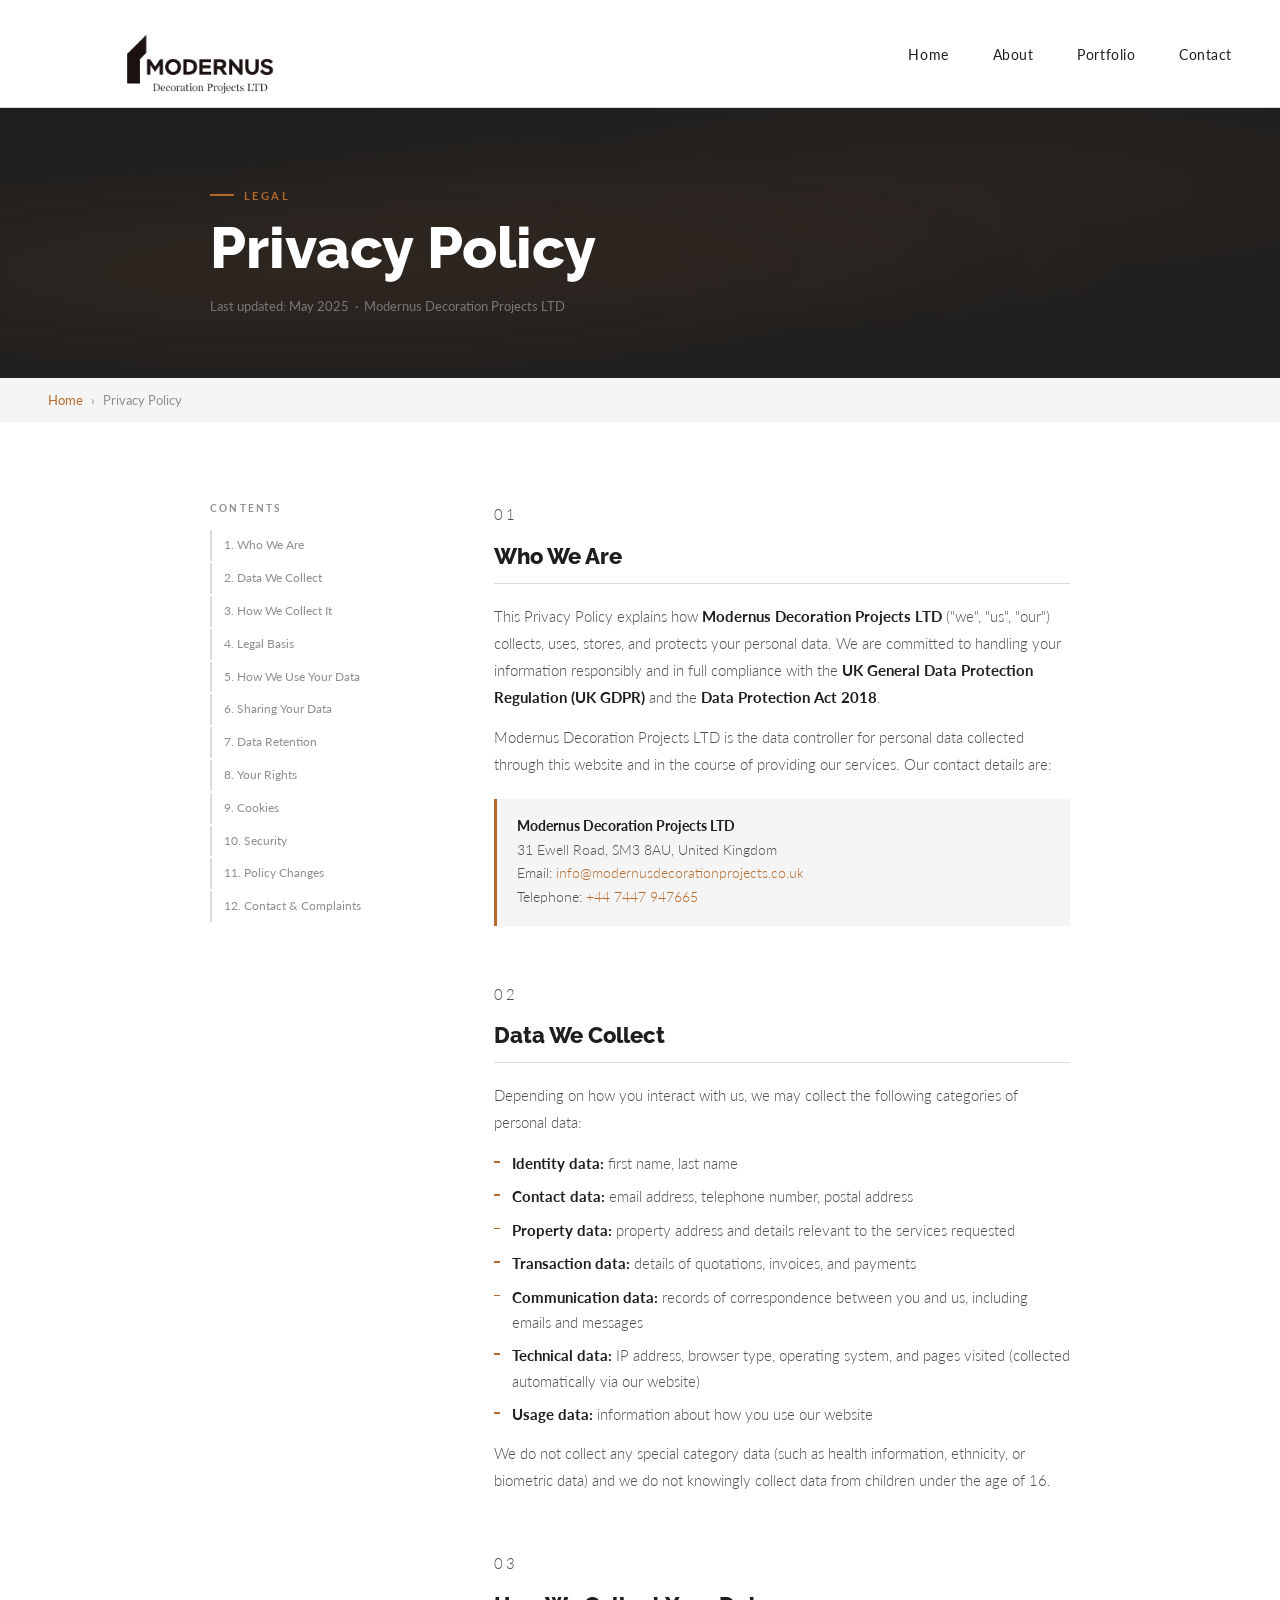
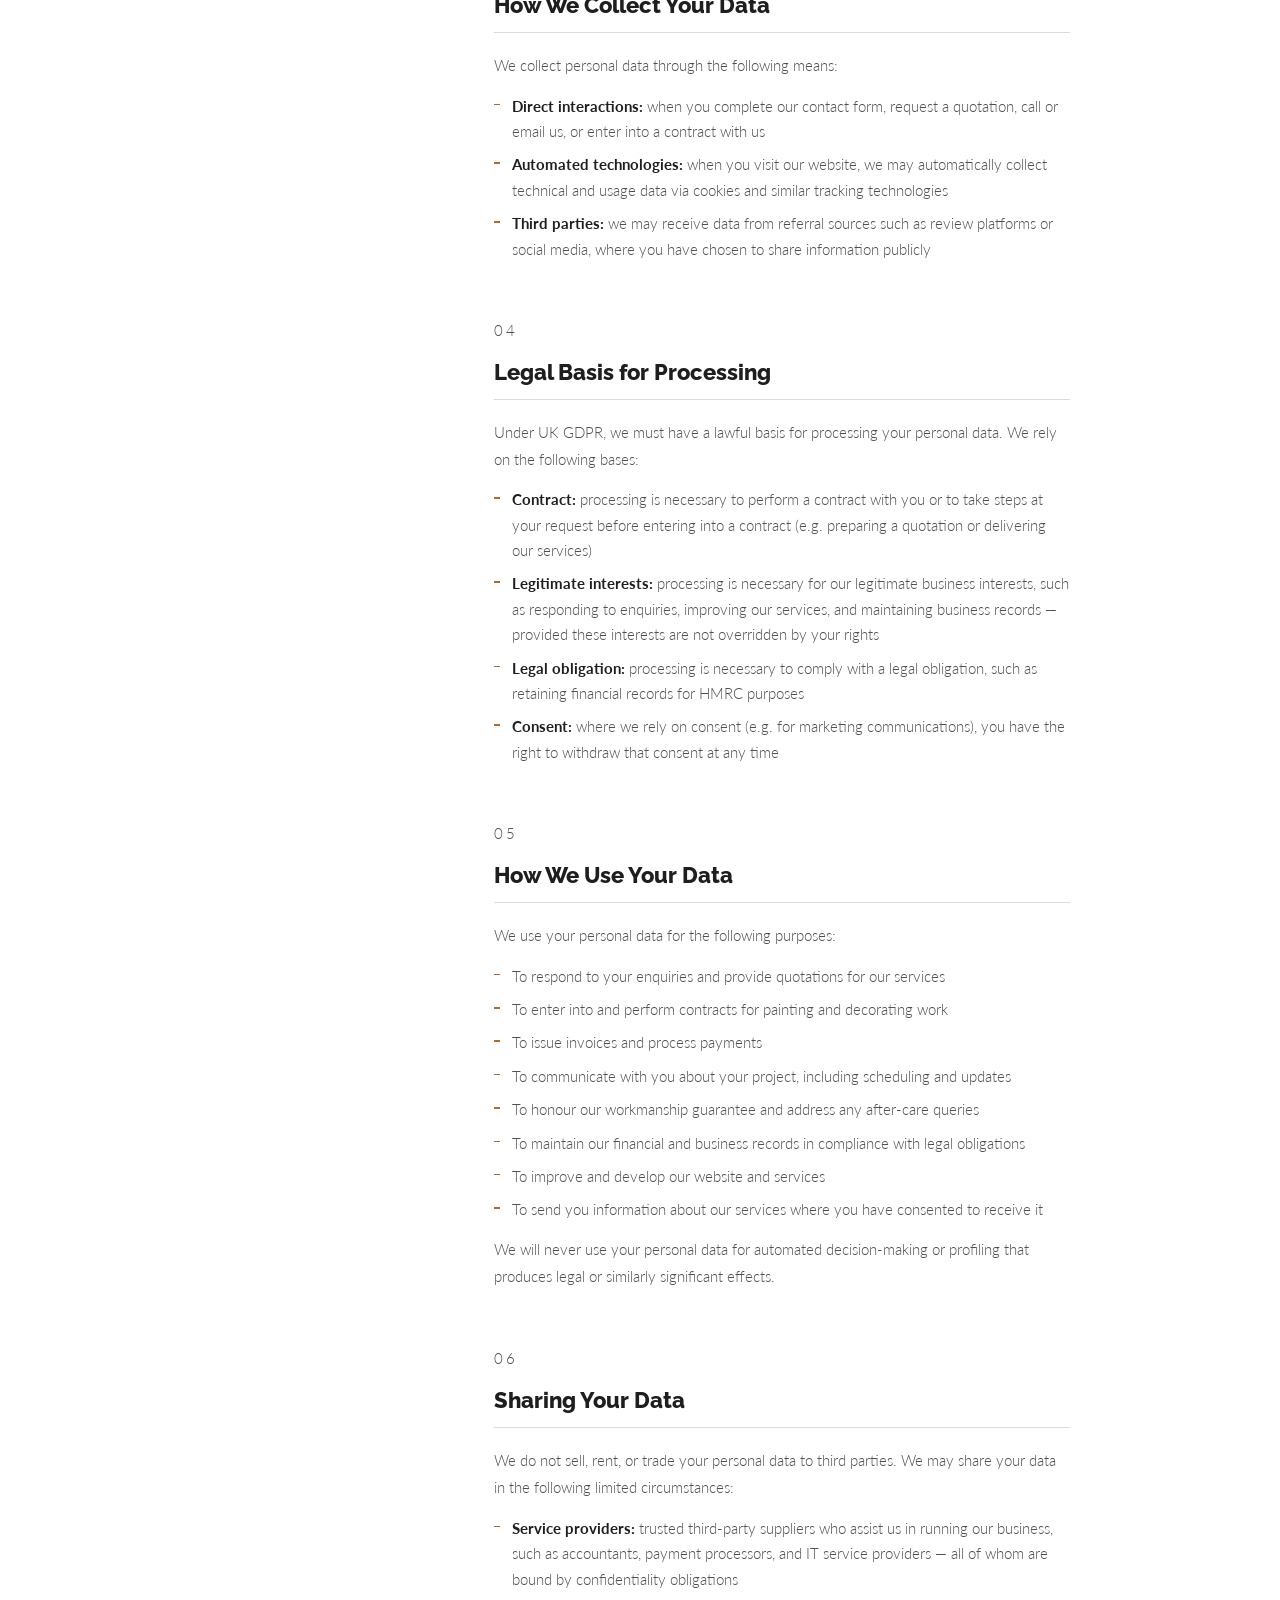
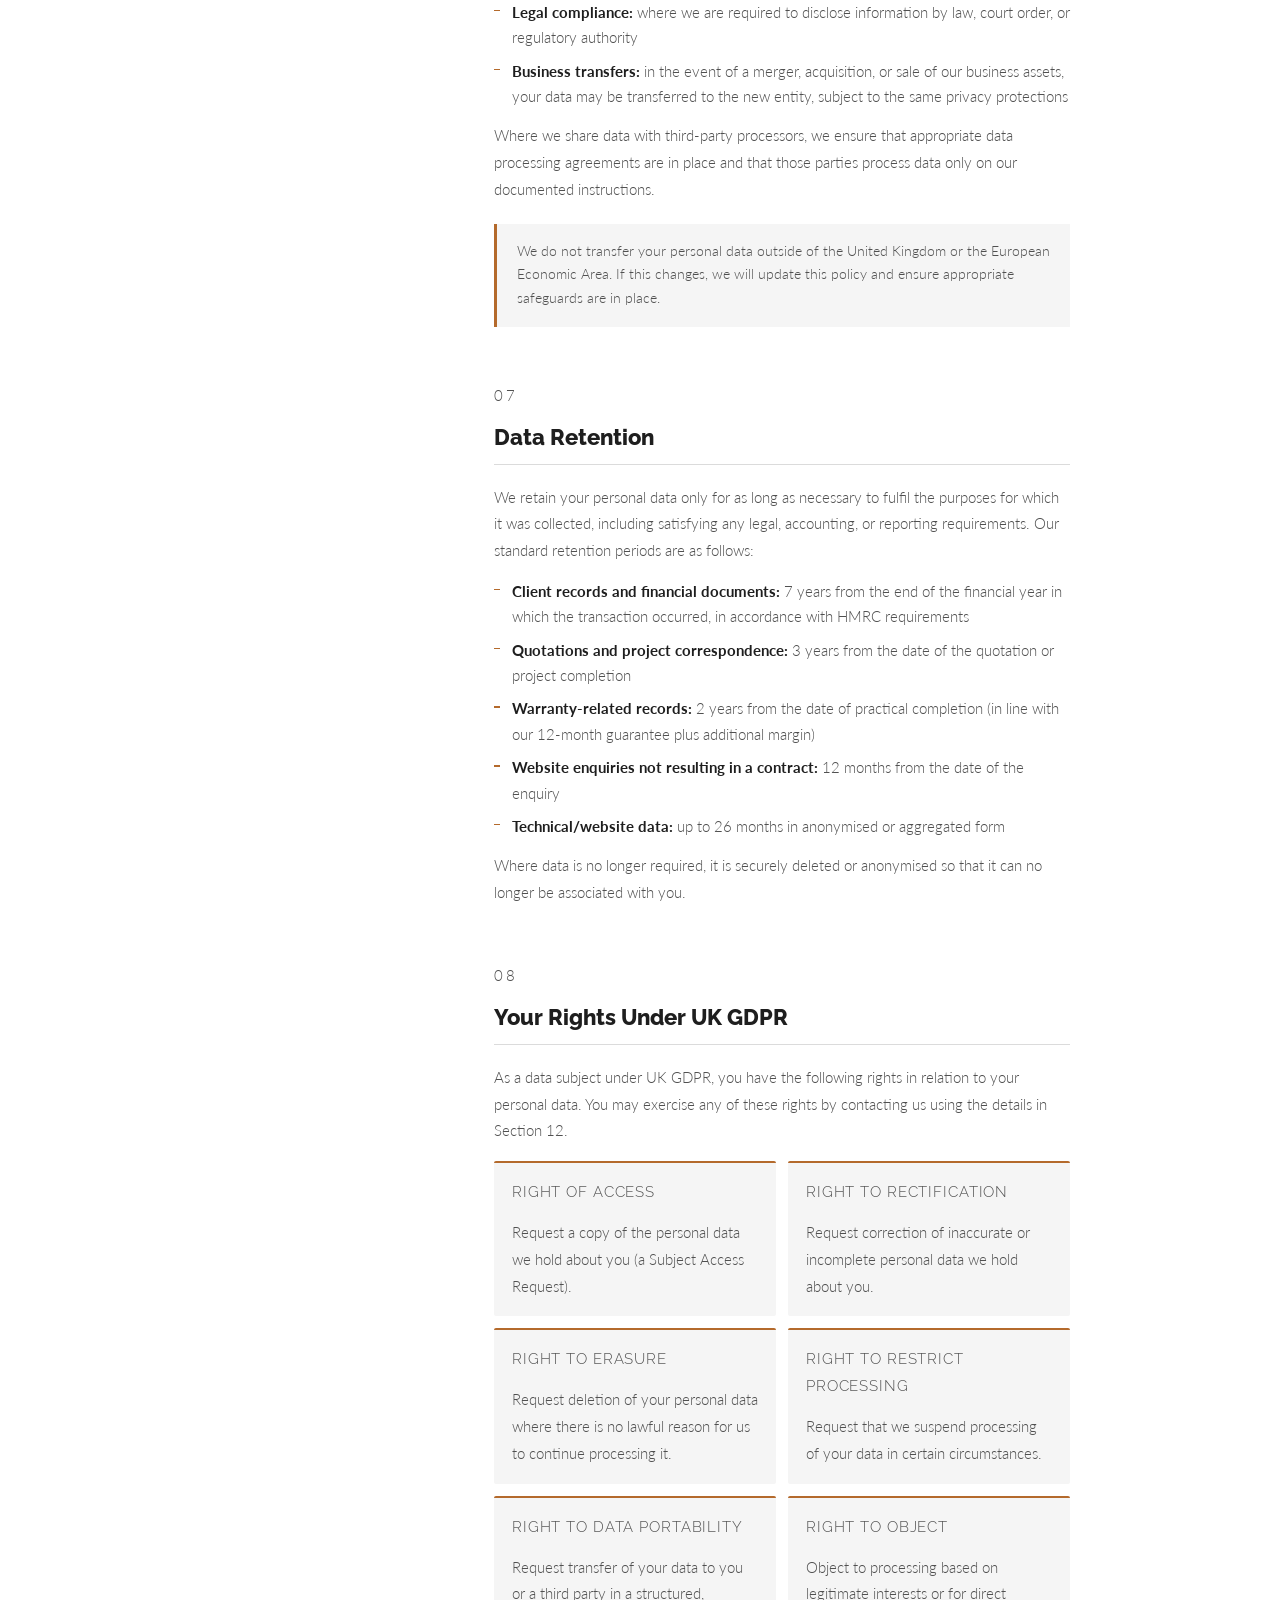
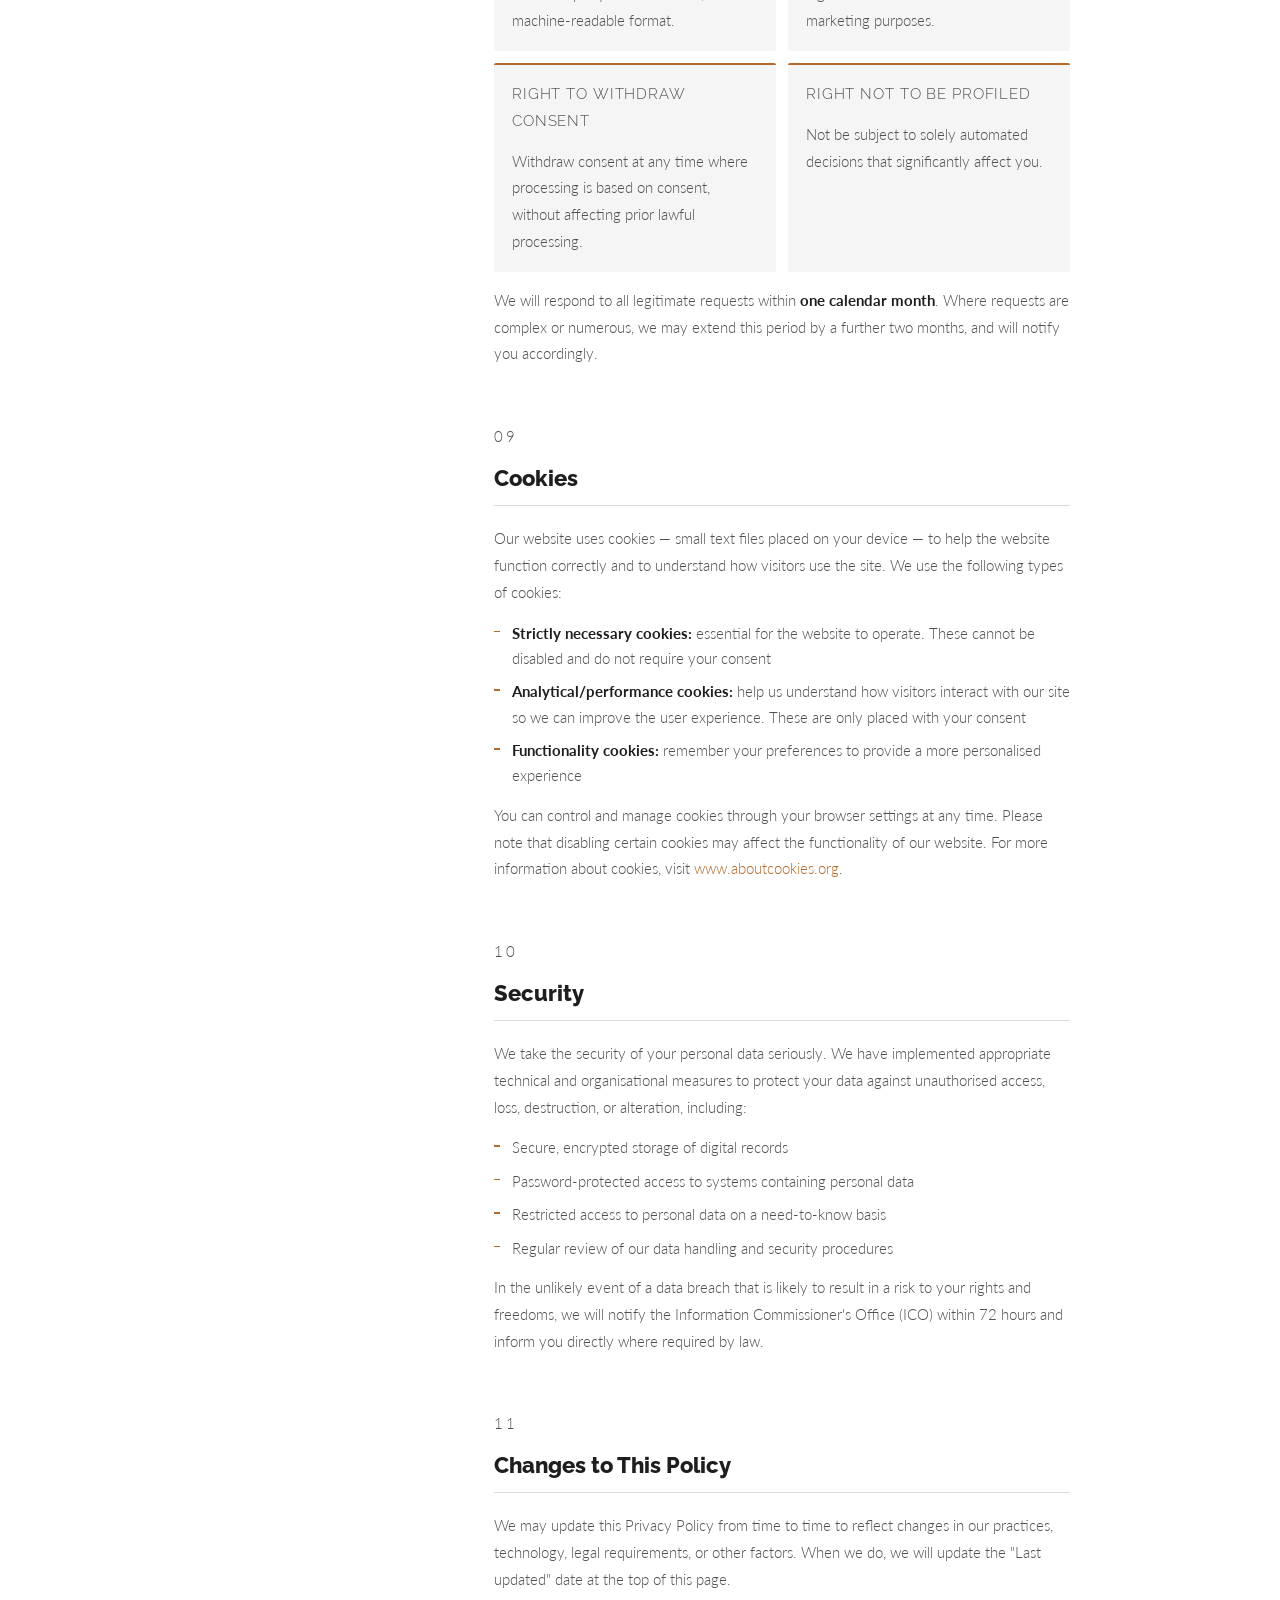
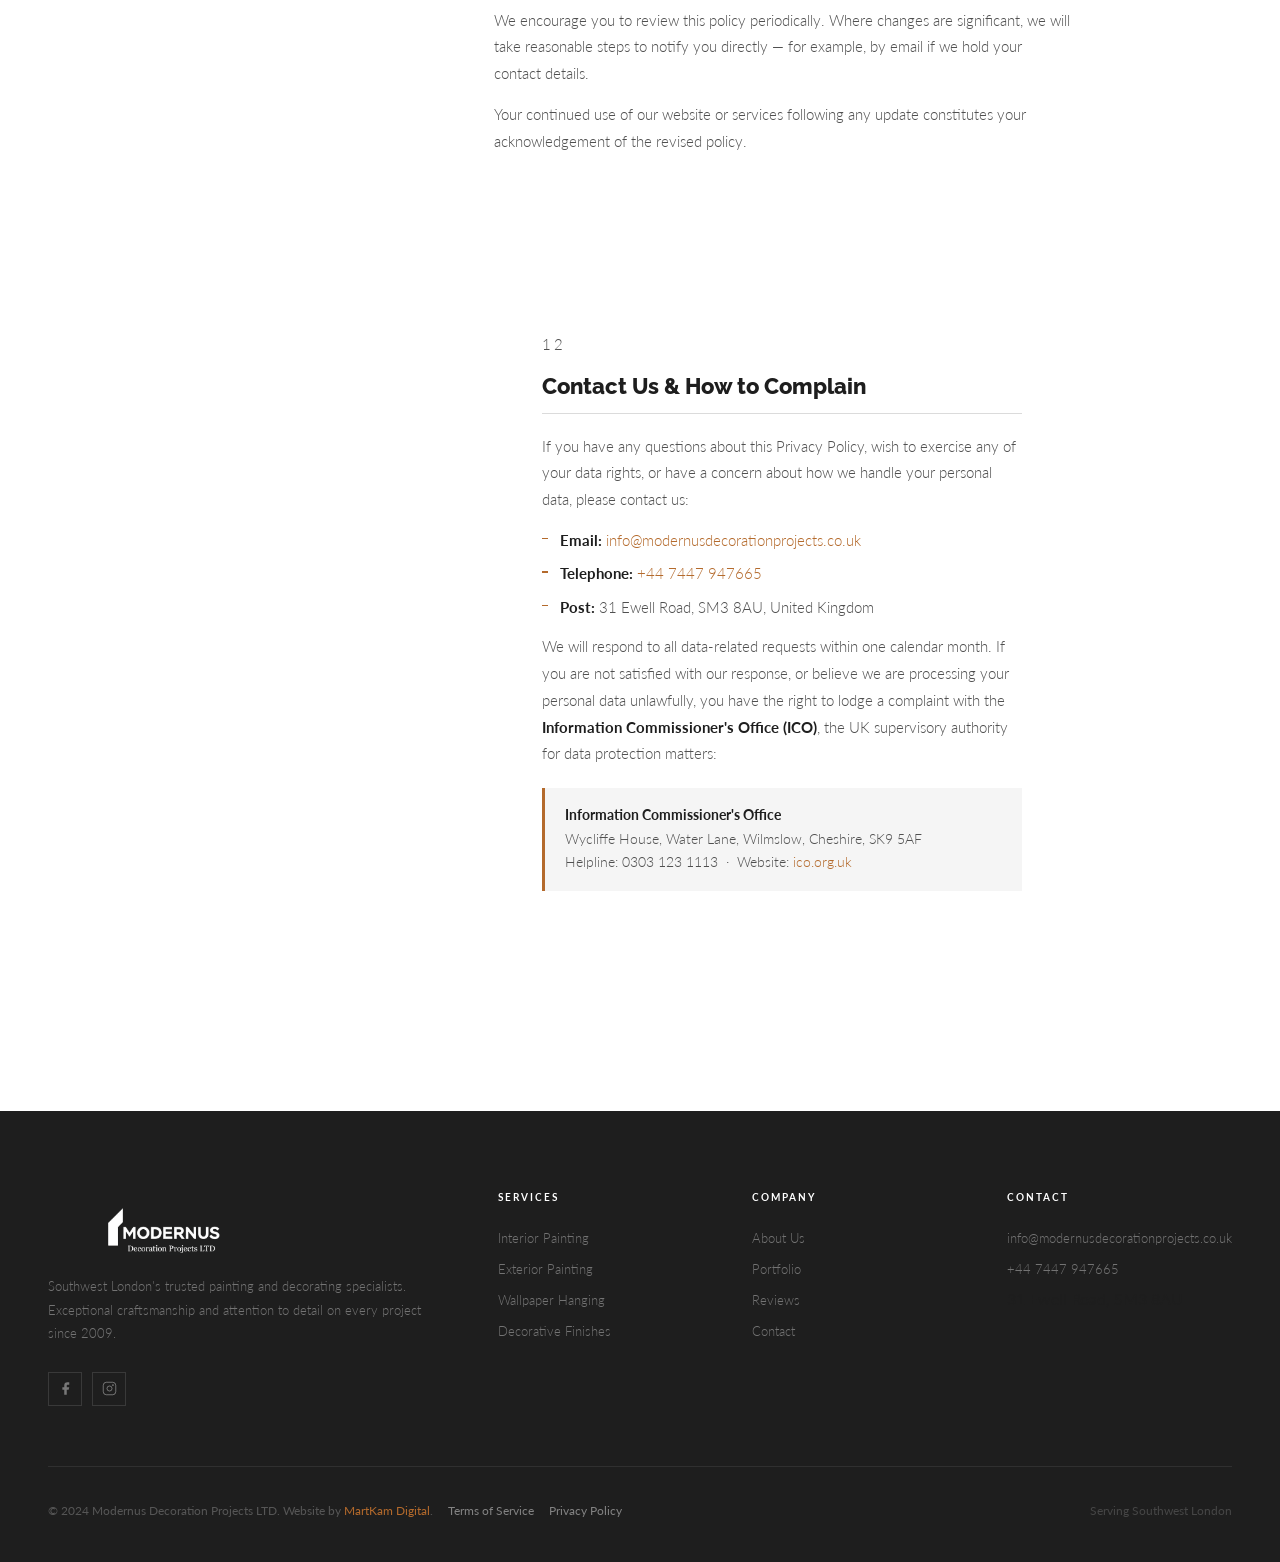
==== privacy.html @ a2d7706a "Add gallery images, fix about->portfolio nav link, add contact form backend - Populate project galle" ====
<!DOCTYPE html>
<html lang="en">
<head>
  <meta charset="UTF-8" />
  <meta name="viewport" content="width=device-width, initial-scale=1.0" />
  <title>Privacy Policy | Modernus Decoration Projects LTD</title>
  <link rel="preconnect" href="https://fonts.googleapis.com" />
  <link rel="preconnect" href="https://fonts.gstatic.com" crossorigin />
  <link href="https://fonts.googleapis.com/css2?family=Raleway:ital,wght@0,300;0,400;0,600;0,700;0,800;1,300&family=Lato:wght@300;400;700&display=swap" rel="stylesheet" />
  <link rel="stylesheet" href="style.css" />
  <style>
    .terms-hero {
      margin-top: var(--nav-h);
      background: var(--c-dark);
      padding: 72px 48px 64px;
      position: relative;
      overflow: hidden;
    }
    .terms-hero::before {
      content: '';
      position: absolute;
      inset: 0;
      background: radial-gradient(ellipse at 25% 60%, rgba(180,106,44,0.11) 0%, transparent 60%),
                  radial-gradient(ellipse at 75% 30%, rgba(180,106,44,0.07) 0%, transparent 55%);
      pointer-events: none;
    }
    .terms-hero-inner { max-width: 860px; margin: 0 auto; position: relative; }
    .terms-hero-label {
      display: inline-flex; align-items: center; gap: 10px;
      font-size: 11px; font-weight: 700; letter-spacing: 0.22em;
      text-transform: uppercase; color: var(--c-bronze); margin-bottom: 16px;
    }
    .terms-hero-label::before {
      content: ''; display: inline-block; width: 24px; height: 2px; background: var(--c-bronze);
    }
    .terms-hero-title {
      font-family: var(--ff-head); font-size: clamp(32px, 5vw, 58px);
      font-weight: 800; color: var(--c-white); line-height: 1.05; margin-bottom: 20px;
    }
    .terms-hero-meta { font-size: 13px; color: rgba(255,255,255,0.38); font-family: var(--ff-body); }

    .terms-breadcrumb {
      background: var(--c-light); padding: 14px 48px;
      font-size: 13px; color: var(--c-muted);
    }
    .terms-breadcrumb a { color: var(--c-bronze); }
    .terms-breadcrumb a:hover { text-decoration: underline; }
    .terms-breadcrumb span { margin: 0 8px; }

    .terms-body { background: var(--c-white); padding: 80px 48px; }
    .terms-body-inner {
      max-width: 860px; margin: 0 auto;
      display: grid; grid-template-columns: 220px 1fr;
      gap: 64px; align-items: start;
    }

    .terms-nav { position: sticky; top: calc(var(--nav-h) + 24px); }
    .terms-nav-title {
      font-size: 10px; font-weight: 700; letter-spacing: 0.22em;
      text-transform: uppercase; color: var(--c-muted); margin-bottom: 16px;
    }
    .terms-nav-list { display: flex; flex-direction: column; gap: 2px; }
    .terms-nav-list a {
      display: block; font-size: 12px; font-weight: 400; color: var(--c-muted);
      padding: 7px 12px; border-left: 2px solid var(--c-border);
      transition: color 0.2s, border-color 0.2s, padding-left 0.2s; line-height: 1.4;
    }
    .terms-nav-list a:hover { color: var(--c-bronze); border-color: var(--c-bronze); padding-left: 16px; }

    .terms-content section { margin-bottom: 56px; scroll-margin-top: calc(var(--nav-h) + 32px); }
    .terms-content section:last-child { margin-bottom: 0; }
    .terms-section-num {
      font-size: 10px; font-weight: 700; letter-spacing: 0.2em;
      text-transform: uppercase; color: var(--c-bronze); margin-bottom: 10px;
    }
    .terms-section-title {
      font-family: var(--ff-head); font-size: 22px; font-weight: 800;
      color: var(--c-dark); margin-bottom: 20px;
      padding-bottom: 14px; border-bottom: 1px solid var(--c-border);
    }
    .terms-content p {
      font-size: 14.5px; line-height: 1.85; color: rgb(80,80,80);
      font-weight: 300; margin-bottom: 14px;
    }
    .terms-content p:last-child { margin-bottom: 0; }
    .terms-content ul {
      margin: 12px 0 14px; padding-left: 0; list-style: none;
      display: flex; flex-direction: column; gap: 8px;
    }
    .terms-content ul li {
      font-size: 14.5px; line-height: 1.75; color: rgb(80,80,80);
      font-weight: 300; padding-left: 18px; position: relative;
    }
    .terms-content ul li::before {
      content: ''; position: absolute; left: 0; top: 10px;
      width: 6px; height: 1.5px; background: var(--c-bronze);
    }
    .terms-content strong { color: var(--c-dark); font-weight: 700; }
    .terms-highlight {
      background: var(--c-light); border-left: 3px solid var(--c-bronze);
      padding: 16px 20px; margin: 20px 0; font-size: 13.5px;
      line-height: 1.75; color: rgb(80,80,80); font-weight: 300;
    }
    .rights-grid {
      display: grid; grid-template-columns: 1fr 1fr; gap: 12px; margin: 16px 0;
    }
    .right-card {
      background: var(--c-light); padding: 16px 18px; border-radius: 2px;
      border-top: 2px solid var(--c-bronze);
    }
    .right-card-title {
      font-family: var(--ff-head); font-size: 12px; font-weight: 800;
      color: var(--c-dark); letter-spacing: 0.06em; text-transform: uppercase;
      margin-bottom: 6px;
    }
    .right-card-desc { font-size: 12.5px; color: rgb(100,100,100); line-height: 1.6; font-weight: 300; }

    @media (max-width: 900px) {
      .terms-hero { padding: 56px 20px 48px; }
      .terms-breadcrumb { padding: 12px 20px; }
      .terms-body { padding: 56px 20px; }
      .terms-body-inner { grid-template-columns: 1fr; gap: 0; }
      .terms-nav { display: none; }
      .rights-grid { grid-template-columns: 1fr; }
    }
    @media (max-width: 600px) {
      .terms-hero { padding: 44px 16px 40px; }
      .terms-body { padding: 44px 16px; }
      .terms-section-title { font-size: 18px; }
    }
  </style>
</head>
<body>

  <!-- NAV -->
  <nav id="nav">
    <div class="nav-inner">
      <a href="index.html" class="nav-logo">
        <img src="logo-m.avif" alt="Modernus" />
      </a>
      <ul class="nav-links">
        <li><a href="index.html">Home</a></li>
        <li><a href="about/about.html">About</a></li>
        <li><a href="portfolio/portfolio.html">Portfolio</a></li>
        <li><a href="index.html#contact">Contact</a></li>
      </ul>
      <div class="nav-hamburger" id="hamburger">
        <span></span><span></span><span></span>
      </div>
    </div>
  </nav>

  <!-- MOBILE MENU -->
  <div id="mobile-menu" aria-hidden="true">
    <div class="mobile-menu-panel">
      <ul>
        <li><a href="index.html" class="mobile-nav-link">Home</a></li>
        <li><a href="about/about.html" class="mobile-nav-link">About</a></li>
        <li><a href="portfolio/portfolio.html" class="mobile-nav-link">Portfolio</a></li>
        <li><a href="index.html#contact" class="mobile-nav-link">Contact</a></li>
      </ul>
      <a href="index.html#contact" class="mobile-nav-link mobile-cta">Get a Free Quote</a>
    </div>
  </div>

  <!-- HERO -->
  <section class="terms-hero">
    <div class="terms-hero-inner">
      <p class="terms-hero-label reveal">Legal</p>
      <h1 class="terms-hero-title reveal reveal-delay-1">Privacy Policy</h1>
      <p class="terms-hero-meta reveal reveal-delay-2">Last updated: May 2025 &nbsp;·&nbsp; Modernus Decoration Projects LTD</p>
    </div>
  </section>

  <!-- BREADCRUMB -->
  <div class="terms-breadcrumb">
    <a href="index.html">Home</a><span>›</span>Privacy Policy
  </div>

  <!-- CONTENT -->
  <div class="terms-body">
    <div class="terms-body-inner">

      <!-- Sidebar nav -->
      <nav class="terms-nav" aria-label="Page sections">
        <p class="terms-nav-title">Contents</p>
        <ul class="terms-nav-list">
          <li><a href="#who-we-are">1. Who We Are</a></li>
          <li><a href="#data-we-collect">2. Data We Collect</a></li>
          <li><a href="#how-we-collect">3. How We Collect It</a></li>
          <li><a href="#legal-basis">4. Legal Basis</a></li>
          <li><a href="#how-we-use">5. How We Use Your Data</a></li>
          <li><a href="#sharing">6. Sharing Your Data</a></li>
          <li><a href="#retention">7. Data Retention</a></li>
          <li><a href="#your-rights">8. Your Rights</a></li>
          <li><a href="#cookies">9. Cookies</a></li>
          <li><a href="#security">10. Security</a></li>
          <li><a href="#changes">11. Policy Changes</a></li>
          <li><a href="#contact">12. Contact & Complaints</a></li>
        </ul>
      </nav>

      <!-- Main content -->
      <div class="terms-content">

        <section id="who-we-are">
          <p class="terms-section-num">01</p>
          <h2 class="terms-section-title">Who We Are</h2>
          <p>This Privacy Policy explains how <strong>Modernus Decoration Projects LTD</strong> ("we", "us", "our") collects, uses, stores, and protects your personal data. We are committed to handling your information responsibly and in full compliance with the <strong>UK General Data Protection Regulation (UK GDPR)</strong> and the <strong>Data Protection Act 2018</strong>.</p>
          <p>Modernus Decoration Projects LTD is the data controller for personal data collected through this website and in the course of providing our services. Our contact details are:</p>
          <div class="terms-highlight">
            <strong>Modernus Decoration Projects LTD</strong><br />
            31 Ewell Road, SM3 8AU, United Kingdom<br />
            Email: <a href="mailto:info@modernusdecorationprojects.co.uk" style="color:var(--c-bronze)">info@modernusdecorationprojects.co.uk</a><br />
            Telephone: <a href="tel:+447447947665" style="color:var(--c-bronze)">+44 7447 947665</a>
          </div>
        </section>

        <section id="data-we-collect">
          <p class="terms-section-num">02</p>
          <h2 class="terms-section-title">Data We Collect</h2>
          <p>Depending on how you interact with us, we may collect the following categories of personal data:</p>
          <ul>
            <li><strong>Identity data:</strong> first name, last name</li>
            <li><strong>Contact data:</strong> email address, telephone number, postal address</li>
            <li><strong>Property data:</strong> property address and details relevant to the services requested</li>
            <li><strong>Transaction data:</strong> details of quotations, invoices, and payments</li>
            <li><strong>Communication data:</strong> records of correspondence between you and us, including emails and messages</li>
            <li><strong>Technical data:</strong> IP address, browser type, operating system, and pages visited (collected automatically via our website)</li>
            <li><strong>Usage data:</strong> information about how you use our website</li>
          </ul>
          <p>We do not collect any special category data (such as health information, ethnicity, or biometric data) and we do not knowingly collect data from children under the age of 16.</p>
        </section>

        <section id="how-we-collect">
          <p class="terms-section-num">03</p>
          <h2 class="terms-section-title">How We Collect Your Data</h2>
          <p>We collect personal data through the following means:</p>
          <ul>
            <li><strong>Direct interactions:</strong> when you complete our contact form, request a quotation, call or email us, or enter into a contract with us</li>
            <li><strong>Automated technologies:</strong> when you visit our website, we may automatically collect technical and usage data via cookies and similar tracking technologies</li>
            <li><strong>Third parties:</strong> we may receive data from referral sources such as review platforms or social media, where you have chosen to share information publicly</li>
          </ul>
        </section>

        <section id="legal-basis">
          <p class="terms-section-num">04</p>
          <h2 class="terms-section-title">Legal Basis for Processing</h2>
          <p>Under UK GDPR, we must have a lawful basis for processing your personal data. We rely on the following bases:</p>
          <ul>
            <li><strong>Contract:</strong> processing is necessary to perform a contract with you or to take steps at your request before entering into a contract (e.g. preparing a quotation or delivering our services)</li>
            <li><strong>Legitimate interests:</strong> processing is necessary for our legitimate business interests, such as responding to enquiries, improving our services, and maintaining business records — provided these interests are not overridden by your rights</li>
            <li><strong>Legal obligation:</strong> processing is necessary to comply with a legal obligation, such as retaining financial records for HMRC purposes</li>
            <li><strong>Consent:</strong> where we rely on consent (e.g. for marketing communications), you have the right to withdraw that consent at any time</li>
          </ul>
        </section>

        <section id="how-we-use">
          <p class="terms-section-num">05</p>
          <h2 class="terms-section-title">How We Use Your Data</h2>
          <p>We use your personal data for the following purposes:</p>
          <ul>
            <li>To respond to your enquiries and provide quotations for our services</li>
            <li>To enter into and perform contracts for painting and decorating work</li>
            <li>To issue invoices and process payments</li>
            <li>To communicate with you about your project, including scheduling and updates</li>
            <li>To honour our workmanship guarantee and address any after-care queries</li>
            <li>To maintain our financial and business records in compliance with legal obligations</li>
            <li>To improve and develop our website and services</li>
            <li>To send you information about our services where you have consented to receive it</li>
          </ul>
          <p>We will never use your personal data for automated decision-making or profiling that produces legal or similarly significant effects.</p>
        </section>

        <section id="sharing">
          <p class="terms-section-num">06</p>
          <h2 class="terms-section-title">Sharing Your Data</h2>
          <p>We do not sell, rent, or trade your personal data to third parties. We may share your data in the following limited circumstances:</p>
          <ul>
            <li><strong>Service providers:</strong> trusted third-party suppliers who assist us in running our business, such as accountants, payment processors, and IT service providers — all of whom are bound by confidentiality obligations</li>
            <li><strong>Legal compliance:</strong> where we are required to disclose information by law, court order, or regulatory authority</li>
            <li><strong>Business transfers:</strong> in the event of a merger, acquisition, or sale of our business assets, your data may be transferred to the new entity, subject to the same privacy protections</li>
          </ul>
          <p>Where we share data with third-party processors, we ensure that appropriate data processing agreements are in place and that those parties process data only on our documented instructions.</p>
          <div class="terms-highlight">
            We do not transfer your personal data outside of the United Kingdom or the European Economic Area. If this changes, we will update this policy and ensure appropriate safeguards are in place.
          </div>
        </section>

        <section id="retention">
          <p class="terms-section-num">07</p>
          <h2 class="terms-section-title">Data Retention</h2>
          <p>We retain your personal data only for as long as necessary to fulfil the purposes for which it was collected, including satisfying any legal, accounting, or reporting requirements. Our standard retention periods are as follows:</p>
          <ul>
            <li><strong>Client records and financial documents:</strong> 7 years from the end of the financial year in which the transaction occurred, in accordance with HMRC requirements</li>
            <li><strong>Quotations and project correspondence:</strong> 3 years from the date of the quotation or project completion</li>
            <li><strong>Warranty-related records:</strong> 2 years from the date of practical completion (in line with our 12-month guarantee plus additional margin)</li>
            <li><strong>Website enquiries not resulting in a contract:</strong> 12 months from the date of the enquiry</li>
            <li><strong>Technical/website data:</strong> up to 26 months in anonymised or aggregated form</li>
          </ul>
          <p>Where data is no longer required, it is securely deleted or anonymised so that it can no longer be associated with you.</p>
        </section>

        <section id="your-rights">
          <p class="terms-section-num">08</p>
          <h2 class="terms-section-title">Your Rights Under UK GDPR</h2>
          <p>As a data subject under UK GDPR, you have the following rights in relation to your personal data. You may exercise any of these rights by contacting us using the details in Section 12.</p>
          <div class="rights-grid">
            <div class="right-card">
              <p class="right-card-title">Right of Access</p>
              <p class="right-card-desc">Request a copy of the personal data we hold about you (a Subject Access Request).</p>
            </div>
            <div class="right-card">
              <p class="right-card-title">Right to Rectification</p>
              <p class="right-card-desc">Request correction of inaccurate or incomplete personal data we hold about you.</p>
            </div>
            <div class="right-card">
              <p class="right-card-title">Right to Erasure</p>
              <p class="right-card-desc">Request deletion of your personal data where there is no lawful reason for us to continue processing it.</p>
            </div>
            <div class="right-card">
              <p class="right-card-title">Right to Restrict Processing</p>
              <p class="right-card-desc">Request that we suspend processing of your data in certain circumstances.</p>
            </div>
            <div class="right-card">
              <p class="right-card-title">Right to Data Portability</p>
              <p class="right-card-desc">Request transfer of your data to you or a third party in a structured, machine-readable format.</p>
            </div>
            <div class="right-card">
              <p class="right-card-title">Right to Object</p>
              <p class="right-card-desc">Object to processing based on legitimate interests or for direct marketing purposes.</p>
            </div>
            <div class="right-card">
              <p class="right-card-title">Right to Withdraw Consent</p>
              <p class="right-card-desc">Withdraw consent at any time where processing is based on consent, without affecting prior lawful processing.</p>
            </div>
            <div class="right-card">
              <p class="right-card-title">Right Not to be Profiled</p>
              <p class="right-card-desc">Not be subject to solely automated decisions that significantly affect you.</p>
            </div>
          </div>
          <p>We will respond to all legitimate requests within <strong>one calendar month</strong>. Where requests are complex or numerous, we may extend this period by a further two months, and will notify you accordingly.</p>
        </section>

        <section id="cookies">
          <p class="terms-section-num">09</p>
          <h2 class="terms-section-title">Cookies</h2>
          <p>Our website uses cookies — small text files placed on your device — to help the website function correctly and to understand how visitors use the site. We use the following types of cookies:</p>
          <ul>
            <li><strong>Strictly necessary cookies:</strong> essential for the website to operate. These cannot be disabled and do not require your consent</li>
            <li><strong>Analytical/performance cookies:</strong> help us understand how visitors interact with our site so we can improve the user experience. These are only placed with your consent</li>
            <li><strong>Functionality cookies:</strong> remember your preferences to provide a more personalised experience</li>
          </ul>
          <p>You can control and manage cookies through your browser settings at any time. Please note that disabling certain cookies may affect the functionality of our website. For more information about cookies, visit <a href="https://www.aboutcookies.org" target="_blank" rel="noopener" style="color:var(--c-bronze)">www.aboutcookies.org</a>.</p>
        </section>

        <section id="security">
          <p class="terms-section-num">10</p>
          <h2 class="terms-section-title">Security</h2>
          <p>We take the security of your personal data seriously. We have implemented appropriate technical and organisational measures to protect your data against unauthorised access, loss, destruction, or alteration, including:</p>
          <ul>
            <li>Secure, encrypted storage of digital records</li>
            <li>Password-protected access to systems containing personal data</li>
            <li>Restricted access to personal data on a need-to-know basis</li>
            <li>Regular review of our data handling and security procedures</li>
          </ul>
          <p>In the unlikely event of a data breach that is likely to result in a risk to your rights and freedoms, we will notify the Information Commissioner's Office (ICO) within 72 hours and inform you directly where required by law.</p>
        </section>

        <section id="changes">
          <p class="terms-section-num">11</p>
          <h2 class="terms-section-title">Changes to This Policy</h2>
          <p>We may update this Privacy Policy from time to time to reflect changes in our practices, technology, legal requirements, or other factors. When we do, we will update the "Last updated" date at the top of this page.</p>
          <p>We encourage you to review this policy periodically. Where changes are significant, we will take reasonable steps to notify you directly — for example, by email if we hold your contact details.</p>
          <p>Your continued use of our website or services following any update constitutes your acknowledgement of the revised policy.</p>
        </section>

        <section id="contact">
          <p class="terms-section-num">12</p>
          <h2 class="terms-section-title">Contact Us & How to Complain</h2>
          <p>If you have any questions about this Privacy Policy, wish to exercise any of your data rights, or have a concern about how we handle your personal data, please contact us:</p>
          <ul>
            <li><strong>Email:</strong> <a href="mailto:info@modernusdecorationprojects.co.uk" style="color:var(--c-bronze)">info@modernusdecorationprojects.co.uk</a></li>
            <li><strong>Telephone:</strong> <a href="tel:+447447947665" style="color:var(--c-bronze)">+44 7447 947665</a></li>
            <li><strong>Post:</strong> 31 Ewell Road, SM3 8AU, United Kingdom</li>
          </ul>
          <p>We will respond to all data-related requests within one calendar month. If you are not satisfied with our response, or believe we are processing your personal data unlawfully, you have the right to lodge a complaint with the <strong>Information Commissioner's Office (ICO)</strong>, the UK supervisory authority for data protection matters:</p>
          <div class="terms-highlight">
            <strong>Information Commissioner's Office</strong><br />
            Wycliffe House, Water Lane, Wilmslow, Cheshire, SK9 5AF<br />
            Helpline: 0303 123 1113 &nbsp;·&nbsp; Website: <a href="https://ico.org.uk" target="_blank" rel="noopener" style="color:var(--c-bronze)">ico.org.uk</a>
          </div>
        </section>

      </div>
    </div>
  </div>

  <!-- FOOTER -->
  <footer id="footer" class="sect-anim">
    <div class="footer-inner">
      <div class="footer-top">
        <div>
          <img src="logo-m.avif" alt="Modernus" class="footer-logo-img" />
          <p class="footer-desc">Southwest London's trusted painting and decorating specialists. Exceptional craftsmanship and attention to detail on every project since 2009.</p>
          <div class="footer-social">
            <a href="#" aria-label="Facebook">
              <svg viewBox="0 0 24 24" fill="currentColor"><path d="M18 2h-3a5 5 0 00-5 5v3H7v4h3v8h4v-8h3l1-4h-4V7a1 1 0 011-1h3z"/></svg>
            </a>
            <a href="#" aria-label="Instagram">
              <svg viewBox="0 0 24 24" fill="none" stroke="currentColor" stroke-width="1.5"><rect x="2" y="2" width="20" height="20" rx="5"/><circle cx="12" cy="12" r="4"/><circle cx="17.5" cy="6.5" r="1.5" fill="currentColor" stroke="none"/></svg>
            </a>
          </div>
        </div>
        <div>
          <p class="footer-col-title">Services</p>
          <ul class="footer-links">
            <li><a href="index.html#services">Interior Painting</a></li>
            <li><a href="index.html#services">Exterior Painting</a></li>
            <li><a href="index.html#services">Wallpaper Hanging</a></li>
            <li><a href="index.html#services">Decorative Finishes</a></li>
          </ul>
        </div>
        <div>
          <p class="footer-col-title">Company</p>
          <ul class="footer-links">
            <li><a href="about/about.html">About Us</a></li>
            <li><a href="portfolio/portfolio.html">Portfolio</a></li>
            <li><a href="index.html#testimonials">Reviews</a></li>
            <li><a href="index.html#contact">Contact</a></li>
          </ul>
        </div>
        <div>
          <p class="footer-col-title">Contact</p>
          <ul class="footer-links">
            <li><a href="mailto:info@modernusdecorationprojects.co.uk">info@modernusdecorationprojects.co.uk</a></li>
            <li><a href="tel:+447447947665">+44 7447 947665</a></li>
            <li>31 Ewell Road, SM3 8AU</li>
          </ul>
        </div>
      </div>
      <div class="footer-bottom">
        <p class="footer-copy">&copy; 2024 Modernus Decoration Projects LTD. Website by <a href="#">MartKam Digital</a>. <a href="terms.html" style="color:rgba(255,255,255,0.45); margin-left:12px;">Terms of Service</a> <a href="privacy.html" style="color:rgba(255,255,255,0.45); margin-left:12px;">Privacy Policy</a></p>
        <p class="footer-copy" style="color:rgba(255,255,255,0.18)">Serving Southwest London</p>
      </div>
    </div>
  </footer>

  <script src="script.js"></script>
</body>
</html>
---- style.css ----
/* ── Design tokens ──────────────────────────────────────────────────── */
:root {
  --c-dark:   rgb(30, 30, 30);
  --c-bronze: rgb(180, 106, 44);
  --c-light:  rgb(245, 245, 245);
  --c-cream:  rgb(250, 232, 219);
  --c-white:  #ffffff;
  --c-muted:  rgb(143, 143, 143);
  --c-border: rgb(219, 219, 219);
  --ff-head:  'Raleway', Arial, sans-serif;
  --ff-body:  'Lato', Arial, sans-serif;
  --ease:     cubic-bezier(0.22, 1, 0.36, 1);
  --nav-h:    108px;
  --section-pad: 120px;
}

/* ── Reset ──────────────────────────────────────────────────────────── */
*, *::before, *::after { box-sizing: border-box; margin: 0; padding: 0; }
html { scroll-behavior: smooth; overflow-x: clip; }
body {
  font-family: var(--ff-body);
  color: var(--c-dark);
  background: var(--c-white);
  overflow-x: clip;
}
img { display: block; max-width: 100%; }
a { text-decoration: none; color: inherit; }
ul { list-style: none; }

/* ── Scroll reveal — slides up from bottom ───────────────────────────── */
.reveal {
  opacity: 0;
  transform: translateY(28px);
  transition: opacity 1.1s var(--ease), transform 1.1s var(--ease);
}
.reveal.visible { opacity: 1; transform: translateY(0); }

/* Why-section only: slide from left */
.reveal-left {
  opacity: 0;
  transform: translateX(-44px);
  transition: opacity 1.1s var(--ease), transform 1.1s var(--ease);
}
.reveal-left.visible { opacity: 1; transform: translateX(0); }

/* Why-section only: slide from right */
.reveal-right {
  opacity: 0;
  transform: translateX(44px);
  transition: opacity 1.1s var(--ease), transform 1.1s var(--ease);
}
.reveal-right.visible { opacity: 1; transform: translateX(0); }

.reveal-delay-1, .reveal-left.reveal-delay-1, .reveal-right.reveal-delay-1 { transition-delay: 0.1s; }
.reveal-delay-2, .reveal-left.reveal-delay-2, .reveal-right.reveal-delay-2 { transition-delay: 0.2s; }
.reveal-delay-3, .reveal-left.reveal-delay-3, .reveal-right.reveal-delay-3 { transition-delay: 0.3s; }
.reveal-delay-4, .reveal-left.reveal-delay-4, .reveal-right.reveal-delay-4 { transition-delay: 0.4s; }

/* ── Section entrance — fades up ────────────────────────────────────── */
.sect-anim {
  opacity: 0;
  transform: translateY(18px);
  transition: opacity 1s ease, transform 1s ease;
}
.sect-anim.in-view {
  opacity: 1;
  transform: translateY(0);
}

/* ── Nav ────────────────────────────────────────────────────────────── */
#nav {
  position: fixed;
  top: 0; left: 0; right: 0;
  z-index: 100;
  height: var(--nav-h);
  background: var(--c-white);
  border-bottom: 1px solid var(--c-border);
  display: flex;
  align-items: center;
}
.nav-inner {
  max-width: 1280px;
  margin: 0 auto;
  padding: 0 48px;
  width: 100%;
  display: flex;
  align-items: center;
  justify-content: space-between;
}
.nav-logo img { height: 84px; width: auto; transition: opacity 0.2s; }
.nav-logo:hover img { opacity: 0.8; }
.nav-links { display: flex; align-items: center; gap: 44px; }
.nav-links a {
  font-family: var(--ff-body);
  font-size: 13.5px; font-weight: 400;
  letter-spacing: 0.04em; color: var(--c-dark);
  position: relative; transition: color 0.2s;
}
.nav-links a::after {
  content: '';
  position: absolute;
  bottom: -3px; left: 0;
  width: 0; height: 1.5px;
  background: var(--c-bronze);
  transition: width 0.3s var(--ease);
}
.nav-links a:hover { color: var(--c-bronze); }
.nav-links a:hover::after { width: 100%; }
.nav-hamburger {
  display: none;
  flex-direction: column;
  gap: 5px; cursor: pointer; padding: 6px;
}
.nav-hamburger span {
  display: block;
  width: 22px; height: 2px;
  background: var(--c-dark);
  transition: transform 0.3s var(--ease), opacity 0.3s, background 0.2s;
}
.nav-hamburger.active span:nth-child(1) { transform: translateY(7px) rotate(45deg); }
.nav-hamburger.active span:nth-child(2) { opacity: 0; transform: scaleX(0); }
.nav-hamburger.active span:nth-child(3) { transform: translateY(-7px) rotate(-45deg); }

/* ── Mobile menu ────────────────────────────────────────────────────── */
#mobile-menu {
  display: none;
  position: fixed;
  inset: 0;
  z-index: 99;
  background: rgba(0,0,0,0.45);
  opacity: 0;
  transition: opacity 0.3s ease;
  pointer-events: none;
}
#mobile-menu.open { opacity: 1; pointer-events: all; }
.mobile-menu-panel {
  position: absolute;
  top: 0; left: 0; right: 0;
  background: var(--c-white);
  padding: calc(var(--nav-h) + 16px) 32px 40px;
  transform: translateY(-100%);
  transition: transform 0.38s var(--ease);
  display: flex;
  flex-direction: column;
  box-shadow: 0 8px 32px rgba(0,0,0,0.12);
}
#mobile-menu.open .mobile-menu-panel { transform: translateY(0); }
.mobile-menu-panel ul {
  list-style: none;
  display: flex;
  flex-direction: column;
  border-top: 1px solid var(--c-border);
}
.mobile-menu-panel ul li { border-bottom: 1px solid var(--c-border); }
.mobile-nav-link {
  display: block;
  padding: 16px 0;
  font-family: var(--ff-head);
  font-size: 16px; font-weight: 700;
  color: var(--c-dark); letter-spacing: 0.04em;
  transition: color 0.2s, padding-left 0.2s;
}
.mobile-nav-link:hover { color: var(--c-bronze); padding-left: 8px; }
.mobile-cta {
  margin-top: 28px;
  padding: 15px 32px;
  background: var(--c-dark); color: var(--c-white);
  text-align: center; font-size: 13px; letter-spacing: 0.08em;
  border: 2px solid var(--c-dark);
  transition: background 0.25s, color 0.25s;
}
.mobile-cta:hover { background: transparent; color: var(--c-dark); }

/* ── Hero ───────────────────────────────────────────────────────────── */
#hero { margin-top: var(--nav-h); padding: 0 48px; background: var(--c-white); }
.hero-inner {
  position: relative;
  width: 100%; max-width: 1200px;
  margin: 0 auto; height: calc(100vh - var(--nav-h)); min-height: 560px; overflow: clip;
}
.hero-img {
  width: 100%; height: 100%;
  object-fit: cover; object-position: center 30%; display: block;
}
.hero-text {
  position: absolute; inset: 0;
  display: flex; align-items: center; padding: 0 48px;
}
.hero-content {
  text-align: center;
  width: 600px; flex-shrink: 0;
  padding: 28px 36px; margin-left: 80px;
  background: rgba(255,255,255,0.55);
  border: 1px solid rgba(255,255,255,0.7);
  border-radius: 12px;
  transition: transform 0.4s var(--ease);
  display: flex; flex-direction: column; align-items: center;
}
.hero-content:hover { transform: translateY(-6px); }
.hero-title {
  font-family: var(--ff-head);
  font-size: clamp(20px, 2.6vw, 34px);
  font-weight: 800; color: var(--c-dark);
  line-height: 1.2; margin-bottom: 16px; padding: 10px 0;
}
.hero-sub { font-size: 14px; font-weight: 800; color: var(--c-dark); line-height: 1.75; margin-bottom: 12px; }
.hero-body { font-size: 13.5px; font-weight: 800; color: var(--c-dark); line-height: 1.75; margin-bottom: 20px; }
.hero-checklist { font-size: 13.5px; font-weight: 800; color: var(--c-dark); line-height: 2.1; margin-bottom: 28px; list-style: none; }
.hero-checklist li { color: var(--c-bronze); }
.hero-checklist li span { color: var(--c-dark); }
.hero-cta {
  display: inline-block;
  padding: 14px 40px;
  background: var(--c-white); color: var(--c-dark);
  font-family: var(--ff-body); font-size: 13px; font-weight: 700;
  letter-spacing: 0.08em; border: 2px solid var(--c-white);
  align-self: center;
  transition: background 0.25s, color 0.25s, border-color 0.25s, transform 0.25s;
}
.hero-cta:hover { background: transparent; color: var(--c-dark); border-color: var(--c-dark); transform: translateY(-2px); }

/* ── Section divider ────────────────────────────────────────────────── */
.section-sep { width: 100%; height: 1px; background: var(--c-border); }

/* ── About ──────────────────────────────────────────────────────────── */
#about { margin-top: 80px; padding: 0 48px; background: var(--c-white); }
.about-inner {
  display: grid; grid-template-columns: 1fr 1fr;
  max-width: 1200px; margin: 0 auto; overflow: hidden;
}
.about-img-wrap { overflow: hidden; }
.about-img {
  width: 100%; height: 100%; min-height: 560px;
  object-fit: cover; display: block;
  clip-path: inset(0 0 100% 0);
  will-change: clip-path;
}
.about-img.revealed { clip-path: inset(0 0 0% 0); transition: clip-path 2.4s cubic-bezier(0.4, 0, 0.2, 1); }
.about-img-wrap:hover .about-img { filter: brightness(1.03); }
.about-content {
  background: var(--c-light);
  display: flex; flex-direction: column;
  justify-content: center; padding: 80px 72px;
}
.about-title {
  font-family: var(--ff-head);
  font-size: clamp(26px, 3vw, 38px);
  font-weight: 800; line-height: 1.18; color: var(--c-dark); margin-bottom: 28px;
}
.about-body { font-size: 15px; line-height: 1.85; color: var(--c-bronze); font-weight: 300; margin-bottom: 44px; }
.about-body strong { color: var(--c-dark); font-weight: 700; }
.btn-dark {
  display: inline-block;
  padding: 14px 44px;
  background: var(--c-dark); color: var(--c-white);
  font-family: var(--ff-body); font-size: 13px; font-weight: 400;
  letter-spacing: 0.06em; border: 2px solid var(--c-dark);
  align-self: center;
  transition: background 0.25s, color 0.25s, transform 0.25s;
}
.btn-dark:hover { background: transparent; color: var(--c-dark); transform: translateY(-2px); }
.btn-light {
  display: inline-block;
  padding: 14px 44px;
  background: var(--c-white); color: var(--c-dark);
  font-family: var(--ff-body); font-size: 13px; font-weight: 400;
  letter-spacing: 0.06em; border: 2px solid var(--c-white);
  transition: background 0.25s, color 0.25s, transform 0.25s;
}
.btn-light:hover { background: transparent; color: var(--c-white); transform: translateY(-2px); }

/* ── Services ───────────────────────────────────────────────────────── */
#services { background: var(--c-white); padding: var(--section-pad) 48px; }
.services-header { text-align: center; margin-bottom: 72px; }
.services-label {
  display: inline-block;
  font-size: 11px; font-weight: 700;
  letter-spacing: 0.22em; text-transform: uppercase;
  color: var(--c-bronze); margin-bottom: 14px;
}
.services-title { font-family: var(--ff-head); font-size: clamp(28px, 3.2vw, 42px); font-weight: 800; color: var(--c-dark); margin-bottom: 16px; }
.services-subtitle { font-size: 15px; font-weight: 300; color: var(--c-muted); max-width: 520px; margin: 0 auto; line-height: 1.75; }
.services-grid { display: grid; grid-template-columns: repeat(3, 1fr); gap: 24px; max-width: 1200px; margin: 0 auto 64px; }
.service-card {
  background: var(--c-white); padding: 44px 36px 40px;
  position: relative; text-align: center;
  border-radius: 12px; border: 1px solid var(--c-border);
  transition: transform 0.38s var(--ease), box-shadow 0.38s var(--ease), border-color 0.38s;
  overflow: hidden;
}
.service-card:nth-child(1):hover { transform: translateY(-12px); box-shadow: 0 24px 56px rgba(0,0,0,0.1); border-color: var(--c-bronze); }
.service-card:nth-child(2):hover { transform: scale(1.05); box-shadow: 0 10px 36px rgba(180,106,44,0.18); border-color: var(--c-bronze); }
.service-card:nth-child(3):hover { transform: translateY(-8px) rotate(1.5deg); box-shadow: 0 20px 48px rgba(0,0,0,0.09); border-color: var(--c-bronze); }
.service-card:nth-child(4):hover { transform: translateX(10px); box-shadow: -10px 10px 36px rgba(180,106,44,0.13); border-color: var(--c-bronze); }
.service-card:nth-child(5):hover { transform: translateY(-10px) scale(1.02); box-shadow: 0 28px 60px rgba(0,0,0,0.1); border-color: var(--c-bronze); }
.service-card:nth-child(6):hover { transform: rotate(-2deg) scale(1.04); box-shadow: 0 14px 44px rgba(180,106,44,0.16); border-color: var(--c-bronze); }
.service-card-icon {
  width: 72px; height: 72px; background: var(--c-cream); border-radius: 50%;
  display: flex; align-items: center; justify-content: center;
  margin: 0 auto 20px;
  transition: background 0.35s, transform 0.35s var(--ease);
}
.service-card:hover .service-card-icon { background: var(--c-bronze); transform: scale(1.1); }
.service-card-icon svg {
  width: 32px; height: 32px; stroke: var(--c-bronze); fill: none;
  stroke-width: 1.8; stroke-linecap: round; stroke-linejoin: round; transition: stroke 0.35s;
}
.service-card:hover .service-card-icon svg { stroke: var(--c-white); }
.service-card:hover .service-card-icon img { filter: brightness(0) invert(1) !important; }
.service-card-title { font-family: var(--ff-head); font-size: 18px; font-weight: 800; color: var(--c-dark); margin-bottom: 14px; line-height: 1.25; }
.service-card-divider { width: 32px; height: 2px; background: var(--c-bronze); margin: 0 auto 16px; transition: width 0.4s var(--ease); }
.service-card:hover .service-card-divider { width: 52px; }
.service-card-desc { font-size: 13.5px; font-weight: 300; color: rgb(100,100,100); line-height: 1.8; }

/* ── Why choose ─────────────────────────────────────────────────────── */
#why { background: var(--c-white); padding: var(--section-pad) 48px; }
.why-inner {
  max-width: 1200px; margin: 0 auto;
  display: grid;
  grid-template-columns: 1fr 1fr;
  gap: 80px;
  align-items: center;
}
.why-eyebrow {
  font-size: 13px; font-weight: 600;
  color: var(--c-bronze);
  letter-spacing: 0.06em;
  margin-bottom: 18px;
  display: flex; align-items: center; gap: 6px;
}
.why-arrow { font-size: 15px; }
.why-title {
  font-family: var(--ff-head);
  font-size: clamp(28px, 3.2vw, 42px);
  font-weight: 800; color: var(--c-dark);
  line-height: 1.18; margin-bottom: 20px;
}
.why-desc {
  font-size: 14.5px; line-height: 1.85;
  color: rgb(101,101,101); font-weight: 300;
  margin-bottom: 36px;
}
.why-features { display: flex; flex-direction: column; gap: 28px; }
.why-feature { display: flex; gap: 20px; align-items: flex-start; }
.why-feature-icon {
  width: 52px; height: 52px; flex-shrink: 0;
  background: var(--c-cream);
  border-radius: 50%;
  display: flex; align-items: center; justify-content: center;
  color: var(--c-bronze);
  transition: background 0.25s;
}
.why-feature:hover .why-feature-icon { background: var(--c-bronze); color: var(--c-white); }
.why-feature-icon svg { width: 26px; height: 26px; }
.why-feature-title {
  font-family: var(--ff-head);
  font-size: 16px; font-weight: 700;
  color: var(--c-dark); margin-bottom: 6px;
}
.why-feature-text { font-size: 13.5px; line-height: 1.75; color: rgb(101,101,101); font-weight: 300; }

/* Right: stat panel */
.why-right {
  background: var(--c-light);
  padding: 40px 44px;
  display: flex; flex-direction: column;
}
.why-stat {
  display: flex;
  align-items: center;
  gap: 28px;
  padding: 28px 0;
}
.why-stat-divider { height: 1px; background: var(--c-border); }
.why-circle-wrap {
  position: relative;
  width: 90px; height: 90px;
  flex-shrink: 0;
  display: flex; align-items: center; justify-content: center;
}
.why-circle-svg { position: absolute; inset: 0; transform: rotate(-90deg); }
.why-circle-bg {
  fill: none;
  stroke: var(--c-border);
  stroke-width: 6;
}
.why-arc {
  fill: none;
  stroke: var(--c-bronze);
  stroke-width: 6;
  stroke-linecap: round;
  stroke-dasharray: 238.76;
  stroke-dashoffset: 238.76;
  transition: stroke-dashoffset 1.4s ease;
}
.why-pct-num {
  position: relative; z-index: 1;
  font-family: var(--ff-head);
  font-size: 18px; font-weight: 800;
  color: var(--c-dark);
}
.why-stat-title {
  font-family: var(--ff-head);
  font-size: 16px; font-weight: 700;
  color: var(--c-dark); margin-bottom: 6px;
}
.why-stat-desc { font-size: 13px; line-height: 1.7; color: rgb(101,101,101); font-weight: 300; }

/* ── Portfolio ──────────────────────────────────────────────────────── */
#portfolio { padding: var(--section-pad) 48px; background: var(--c-white); text-align: center; }
.portfolio-title { font-family: var(--ff-head); font-size: clamp(28px, 3.2vw, 42px); font-weight: 800; color: var(--c-dark); margin-bottom: 72px; }
.portfolio-grid { display: grid; grid-template-columns: repeat(3, 1fr); gap: 20px; max-width: 1200px; margin: 0 auto 56px; }
.portfolio-card { position: relative; overflow: hidden; cursor: pointer; }
.portfolio-card img { width: 100%; aspect-ratio: 3/4; object-fit: cover; display: block; transition: transform 0.65s var(--ease); }
.portfolio-card:hover img { transform: scale(1.06); }
.portfolio-overlay {
  position: absolute; inset: 0;
  background: rgba(30,30,30,0); transition: background 0.4s;
  display: flex; align-items: center; justify-content: center; padding: 24px;
}
.portfolio-card:hover .portfolio-overlay { background: rgba(30,30,30,0.55); }
.portfolio-label {
  color: var(--c-white); font-family: var(--ff-head);
  font-size: 18px; font-weight: 700;
  opacity: 0; transform: translateY(8px); transition: all 0.35s var(--ease);
}
.portfolio-card:hover .portfolio-label { opacity: 1; transform: translateY(0); }

@media (hover: none) and (pointer: coarse) {
  .portfolio-overlay { background: rgba(30,30,30,0.45); }
  .portfolio-label { opacity: 1; transform: translateY(0); }
  .portfolio-card.touch-active .portfolio-overlay { background: rgba(30,30,30,0.65); }
}

/* ── Testimonials ───────────────────────────────────────────────────── */
#testimonials { background: var(--c-light); padding: var(--section-pad) 48px; text-align: center; }
.testimonials-title { font-family: var(--ff-head); font-size: clamp(28px, 3.2vw, 42px); font-weight: 800; color: var(--c-dark); margin-bottom: 72px; }
.testimonials-grid { display: grid; grid-template-columns: repeat(3, 1fr); gap: 28px; max-width: 1100px; margin: 0 auto; }
.testimonial-card { background: var(--c-white); padding: 44px 36px; text-align: left; transition: transform 0.3s var(--ease), box-shadow 0.3s; }
.testimonial-card:hover { transform: translateY(-6px); box-shadow: 0 16px 44px rgba(0,0,0,0.09); }
.t-stars { color: var(--c-bronze); font-size: 16px; letter-spacing: 2px; margin-bottom: 18px; }
.t-text { font-size: 14.5px; line-height: 1.75; color: rgb(86,86,86); font-style: italic; margin-bottom: 28px; font-family: var(--ff-body); font-weight: 300; }
.t-divider { width: 28px; height: 2px; background: var(--c-bronze); margin-bottom: 16px; }
.t-name { font-size: 13px; font-weight: 700; text-transform: uppercase; letter-spacing: 0.1em; color: var(--c-dark); }
.t-loc { font-size: 12px; color: var(--c-muted); margin-top: 3px; }

/* ── Contact ────────────────────────────────────────────────────────── */
#contact { background: var(--c-white); padding: var(--section-pad) 48px; }
.contact-inner { display: grid; grid-template-columns: 1fr 1fr; gap: 88px; max-width: 1100px; margin: 0 auto; }
.contact-title { font-family: var(--ff-head); font-size: clamp(26px, 3vw, 38px); font-weight: 800; color: var(--c-dark); margin-bottom: 20px; }
.contact-sub { font-size: 15px; line-height: 1.85; color: var(--c-bronze); font-weight: 300; margin-bottom: 48px; }
.contact-details { display: flex; flex-direction: column; gap: 24px; }
.contact-detail { display: flex; align-items: flex-start; gap: 16px; }
.contact-detail-icon {
  width: 40px; height: 40px; background: var(--c-light);
  display: flex; align-items: center; justify-content: center;
  flex-shrink: 0; color: var(--c-bronze);
  transition: background 0.2s, color 0.2s;
}
.contact-detail:hover .contact-detail-icon { background: var(--c-bronze); color: var(--c-white); }
.contact-detail-label { font-size: 10px; font-weight: 700; letter-spacing: 0.15em; text-transform: uppercase; color: var(--c-muted); margin-bottom: 4px; }
.contact-detail-value { font-size: 14px; color: var(--c-dark); }
.contact-detail-value a:hover { color: var(--c-bronze); }
.contact-areas { margin-top: 40px; padding: 22px 24px; background: var(--c-light); border-left: 3px solid var(--c-bronze); }
.contact-areas-label { font-size: 10px; font-weight: 700; letter-spacing: 0.15em; text-transform: uppercase; color: var(--c-bronze); margin-bottom: 8px; }
.contact-areas-text { font-size: 13.5px; color: rgb(86,86,86); line-height: 1.75; }
.form-group { display: flex; flex-direction: column; gap: 7px; margin-bottom: 16px; }
.form-row { display: grid; grid-template-columns: 1fr 1fr; gap: 16px; margin-bottom: 16px; }
.form-label { font-size: 10px; font-weight: 700; letter-spacing: 0.14em; text-transform: uppercase; color: var(--c-muted); }
.form-input, .form-textarea, .form-select {
  width: 100%; padding: 13px 16px;
  font-family: var(--ff-body); font-size: 14px; font-weight: 300;
  color: var(--c-dark); background: var(--c-light);
  border: 1.5px solid transparent; outline: none;
  transition: border-color 0.2s, background 0.2s; appearance: none;
}
.form-input:focus, .form-textarea:focus, .form-select:focus { border-color: var(--c-bronze); background: var(--c-white); }
.form-textarea { min-height: 130px; resize: vertical; }
.form-submit {
  width: 100%; padding: 16px;
  background: var(--c-dark); color: var(--c-white);
  font-family: var(--ff-body); font-size: 13px; font-weight: 400;
  letter-spacing: 0.1em; border: 2px solid var(--c-dark);
  cursor: pointer; margin-top: 8px;
  transition: background 0.25s, color 0.25s, transform 0.25s;
}
.form-submit:hover { background: transparent; color: var(--c-dark); transform: translateY(-2px); }
.form-note { font-size: 12px; color: var(--c-muted); margin-top: 12px; text-align: center; }

/* ── Footer ─────────────────────────────────────────────────────────── */
#footer { background: var(--c-dark); padding: 80px 48px 44px; }
.footer-inner { max-width: 1200px; margin: 0 auto; }
.footer-top { display: grid; grid-template-columns: 2fr 1fr 1fr 1fr; gap: 60px; padding-bottom: 60px; border-bottom: 1px solid rgba(255,255,255,0.08); }
.footer-logo-img { height: 64px; width: auto; filter: invert(1) brightness(2); margin-bottom: 20px; }
.footer-desc { font-size: 13px; line-height: 1.82; color: rgba(255,255,255,0.38); font-weight: 300; margin-bottom: 26px; }
.footer-social { display: flex; gap: 10px; }
.footer-social a {
  width: 34px; height: 34px; border: 1px solid rgba(255,255,255,0.12);
  display: flex; align-items: center; justify-content: center;
  color: rgba(255,255,255,0.4); transition: all 0.25s;
}
.footer-social a:hover { border-color: var(--c-bronze); color: var(--c-bronze); }
.footer-social svg { width: 15px; height: 15px; }
.footer-col-title { font-size: 10px; font-weight: 700; letter-spacing: 0.2em; text-transform: uppercase; color: var(--c-white); margin-bottom: 24px; }
.footer-links { display: flex; flex-direction: column; gap: 12px; }
.footer-links a { font-size: 13px; color: rgba(255,255,255,0.38); transition: color 0.2s; font-weight: 300; }
.footer-links a:hover { color: var(--c-bronze); }
.footer-bottom { display: flex; justify-content: space-between; align-items: center; padding-top: 36px; }
.footer-copy { font-size: 12px; color: rgba(255,255,255,0.25); }
.footer-copy a { color: var(--c-bronze); }

/* ── Responsive: tablet ─────────────────────────────────────────────── */
@media (max-width: 900px) {
  :root { --section-pad: 72px; --nav-h: 80px; }

  .nav-inner { padding: 0 20px; }
  .nav-logo img { height: 56px; }
  .nav-links { display: none; }
  .nav-hamburger { display: flex; }
  #mobile-menu { display: block; }

  #hero { padding: 0 12px; }
  .hero-inner { height: 520px; }
  .hero-text { justify-content: center; align-items: center; padding: 12px; }
  .hero-content {
    width: calc(100% - 24px) !important;
    max-width: calc(100% - 24px) !important;
    flex-shrink: 1 !important;
    margin-left: 0 !important;
    padding: 20px 16px;
    text-align: center;
    box-sizing: border-box;
  }
  .hero-cta { align-self: center; }

  #about { padding: 0 16px; margin-top: 48px; }
  .about-inner { grid-template-columns: 1fr; }
  .about-img-wrap { height: 300px; }
  .about-img { min-height: 300px; }
  .about-content { padding: 40px 24px; }

  #services { padding: 72px 16px; }
  .services-grid { grid-template-columns: 1fr; gap: 16px; }
  .service-card { padding: 28px 24px; }

  #why { padding: 72px 16px; }
  .why-inner { grid-template-columns: 1fr; gap: 48px; }
  .why-right { padding: 32px 24px; }

  #portfolio { padding: 72px 16px; }
  .portfolio-grid { grid-template-columns: 1fr; }

  #testimonials { padding: 72px 16px; }
  .testimonials-grid { grid-template-columns: 1fr; }

  #contact { padding: 72px 16px; }
  .contact-inner { grid-template-columns: 1fr; gap: 40px; }
  .form-row { grid-template-columns: 1fr; }

  #footer { padding: 56px 20px 32px; }
  .footer-top { grid-template-columns: 1fr 1fr; gap: 32px; }
  .footer-bottom { flex-direction: column; gap: 8px; text-align: center; }
}

/* ── Responsive: phone ──────────────────────────────────────────────── */
@media (max-width: 600px) {
  :root { --nav-h: 72px; }
  .nav-logo img { height: 48px; }
  .hero-inner { min-height: 340px; }
  .hero-title { font-size: 20px; }
  .hero-sub, .hero-body, .hero-checklist { font-size: 12px; }
  .why-title { font-size: 32px; }
  .footer-top { grid-template-columns: 1fr; }
  .about-content { padding: 32px 20px; }
  .services-grid { grid-template-columns: 1fr; }
  .contact-title { font-size: 26px; }
}
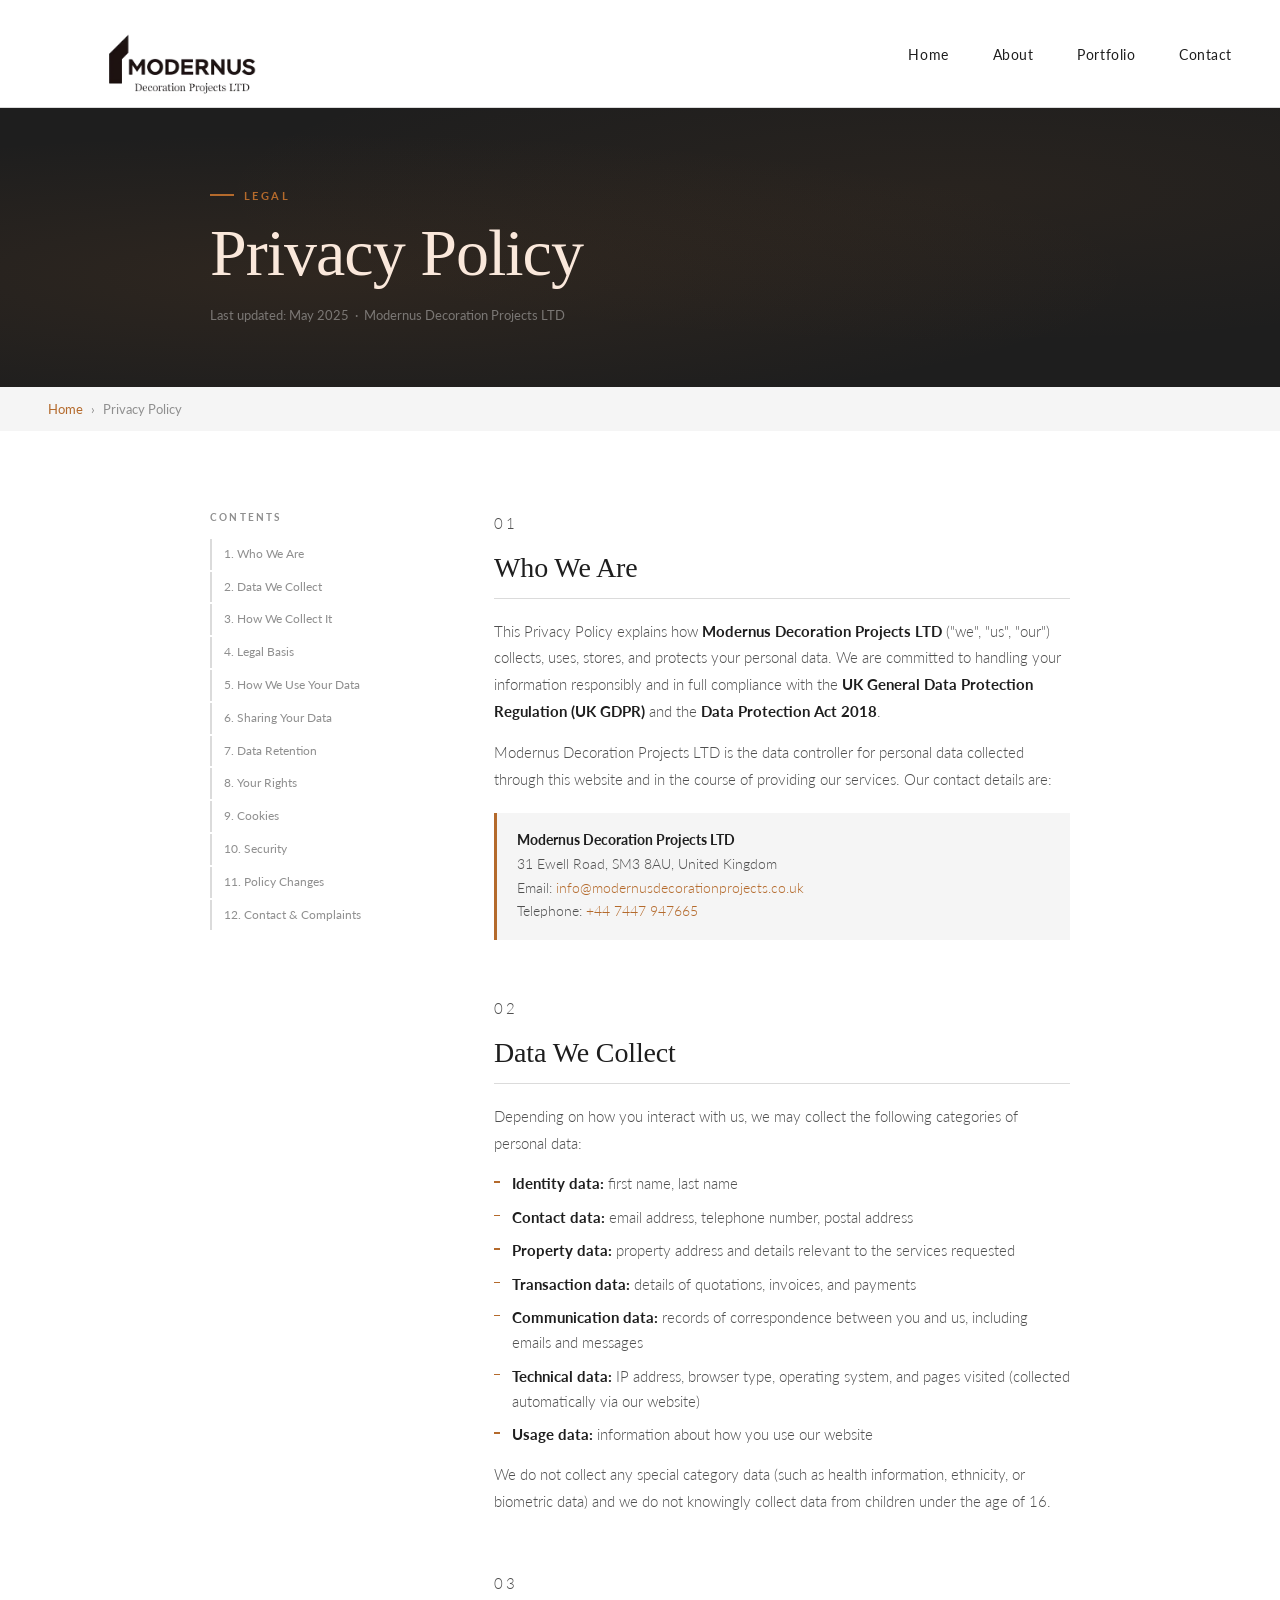
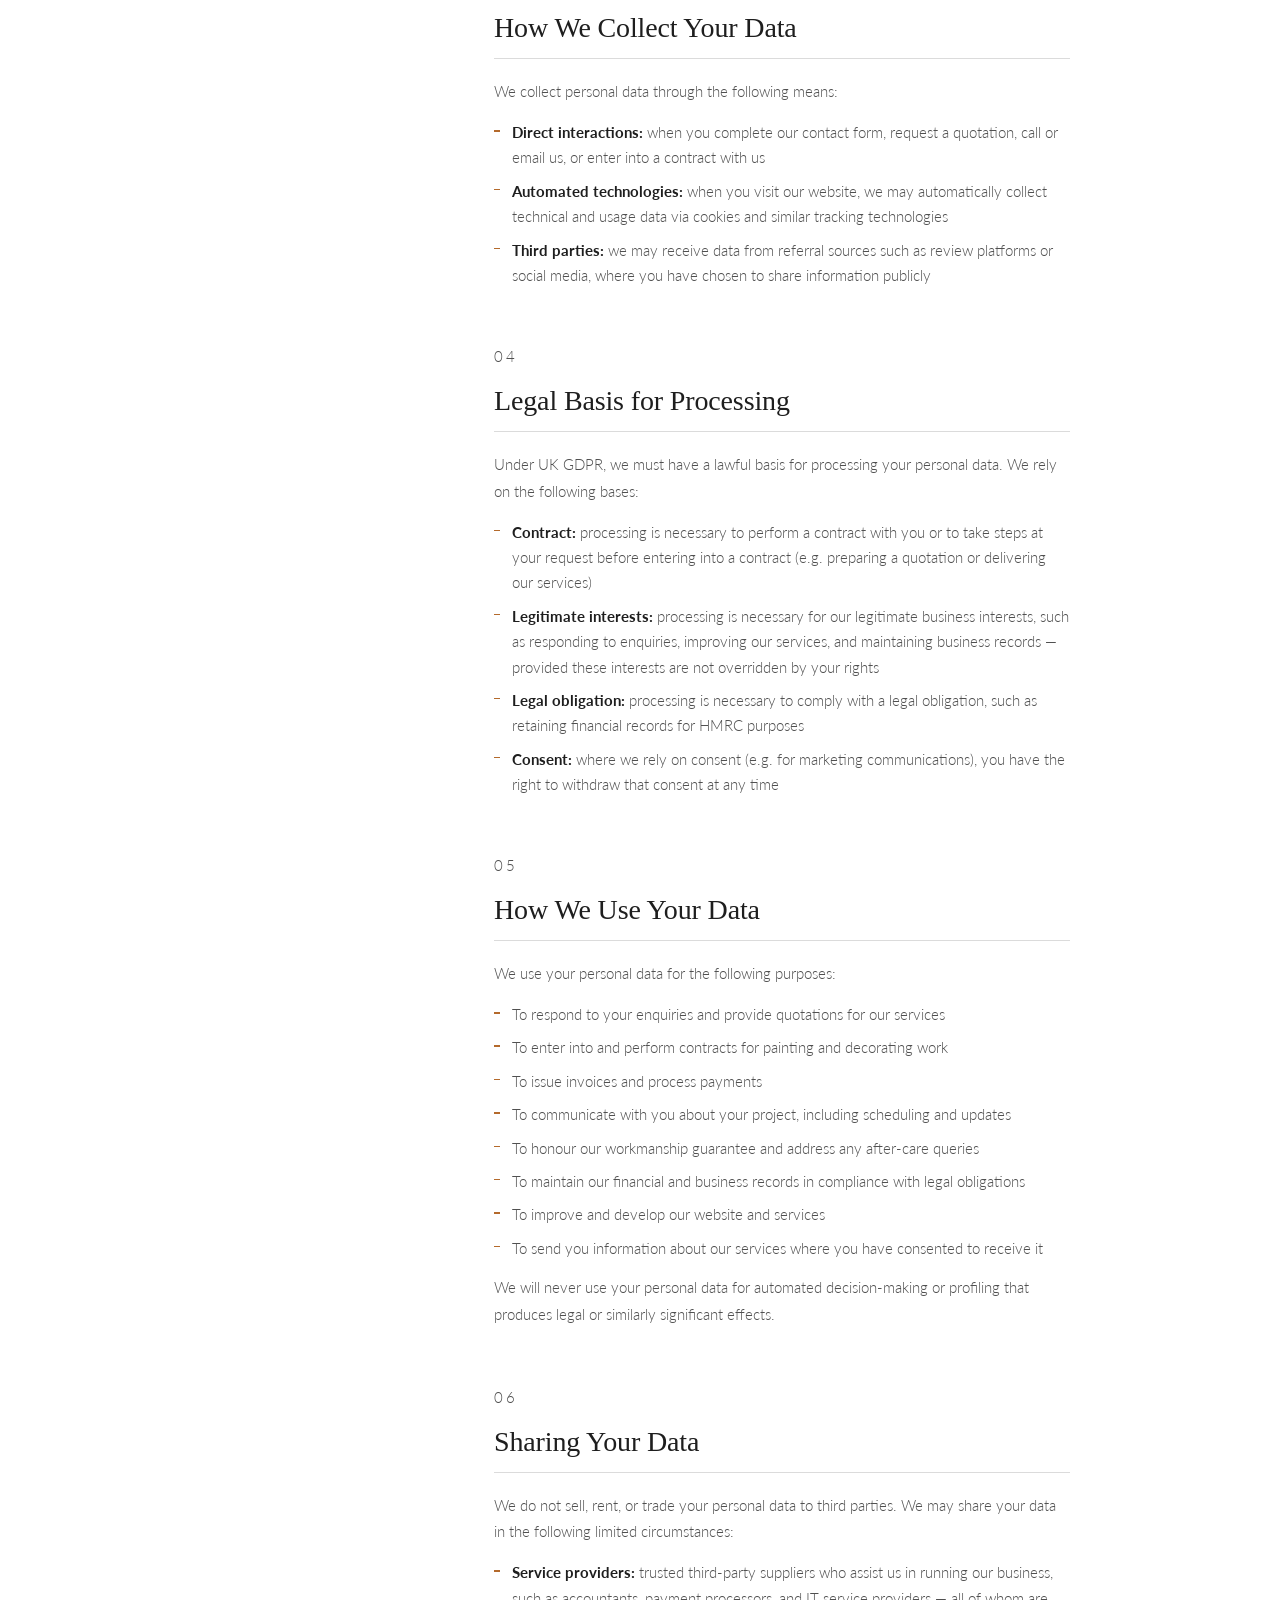
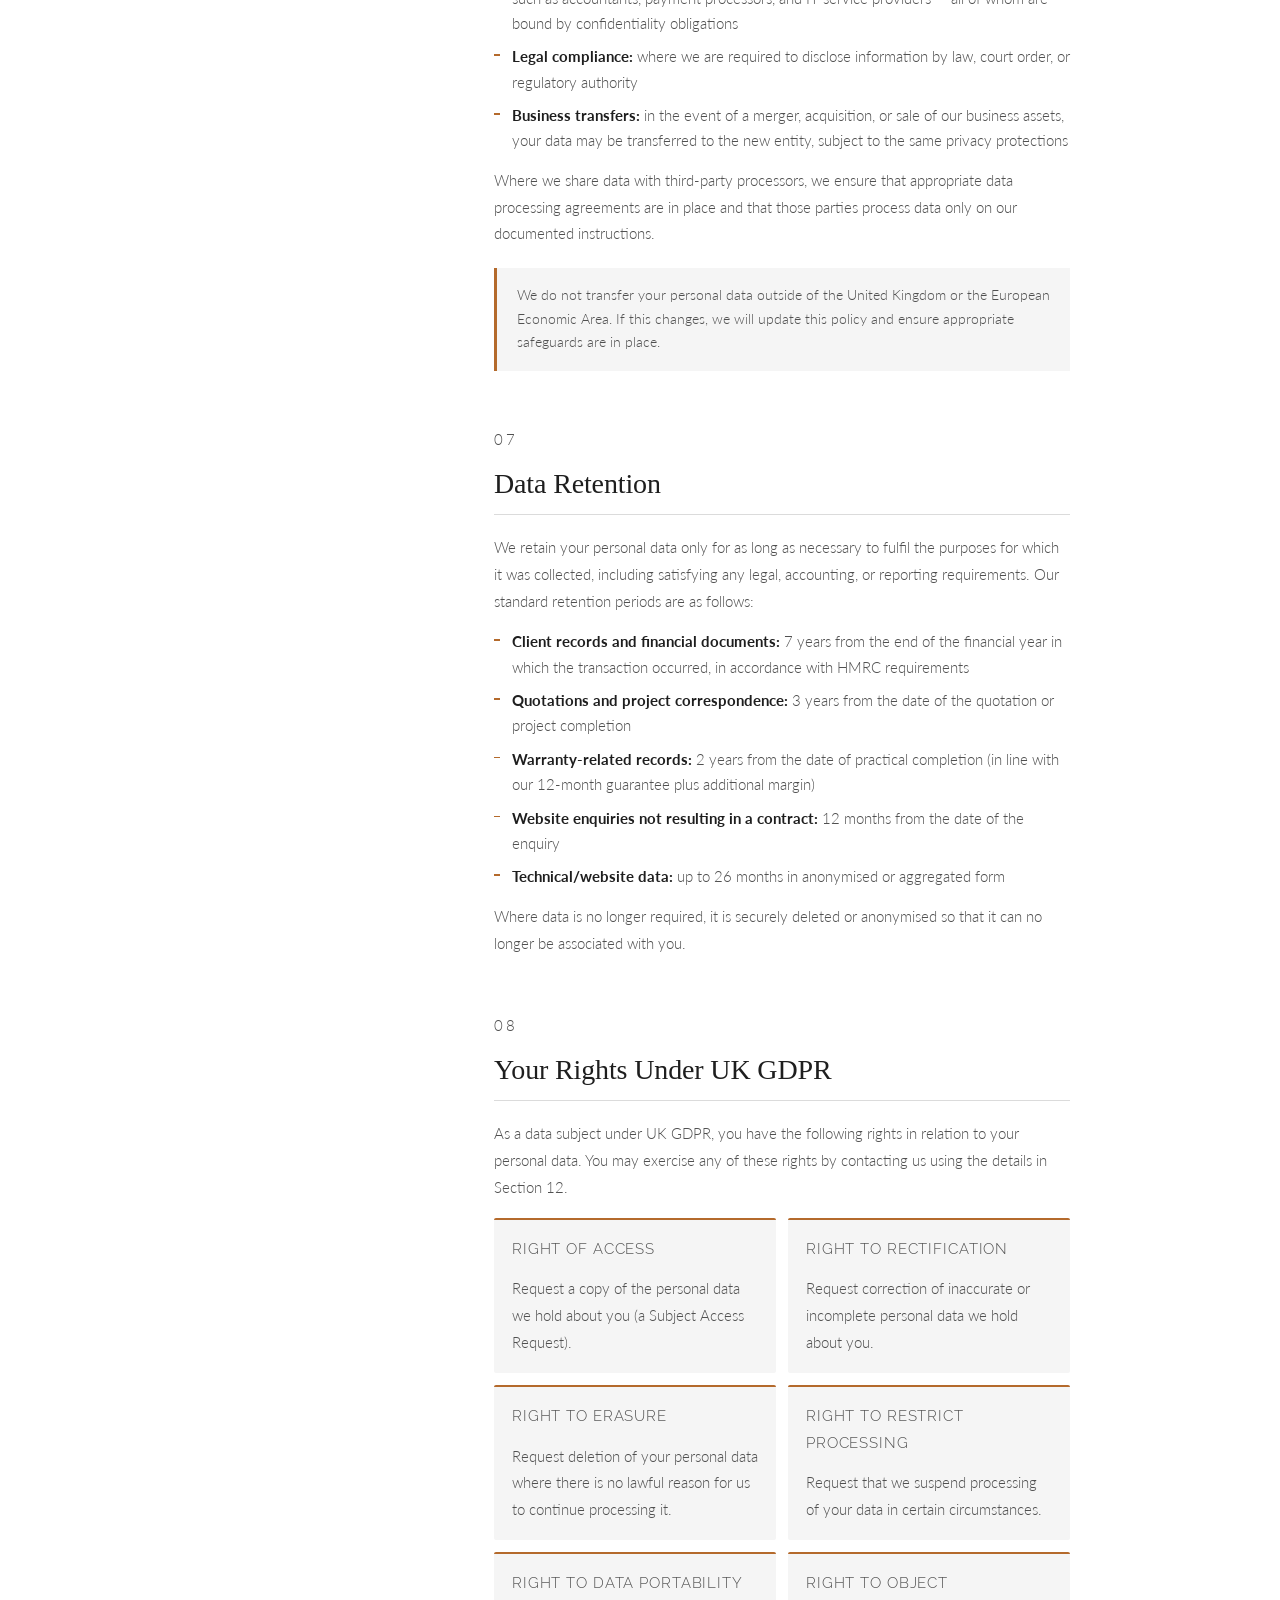
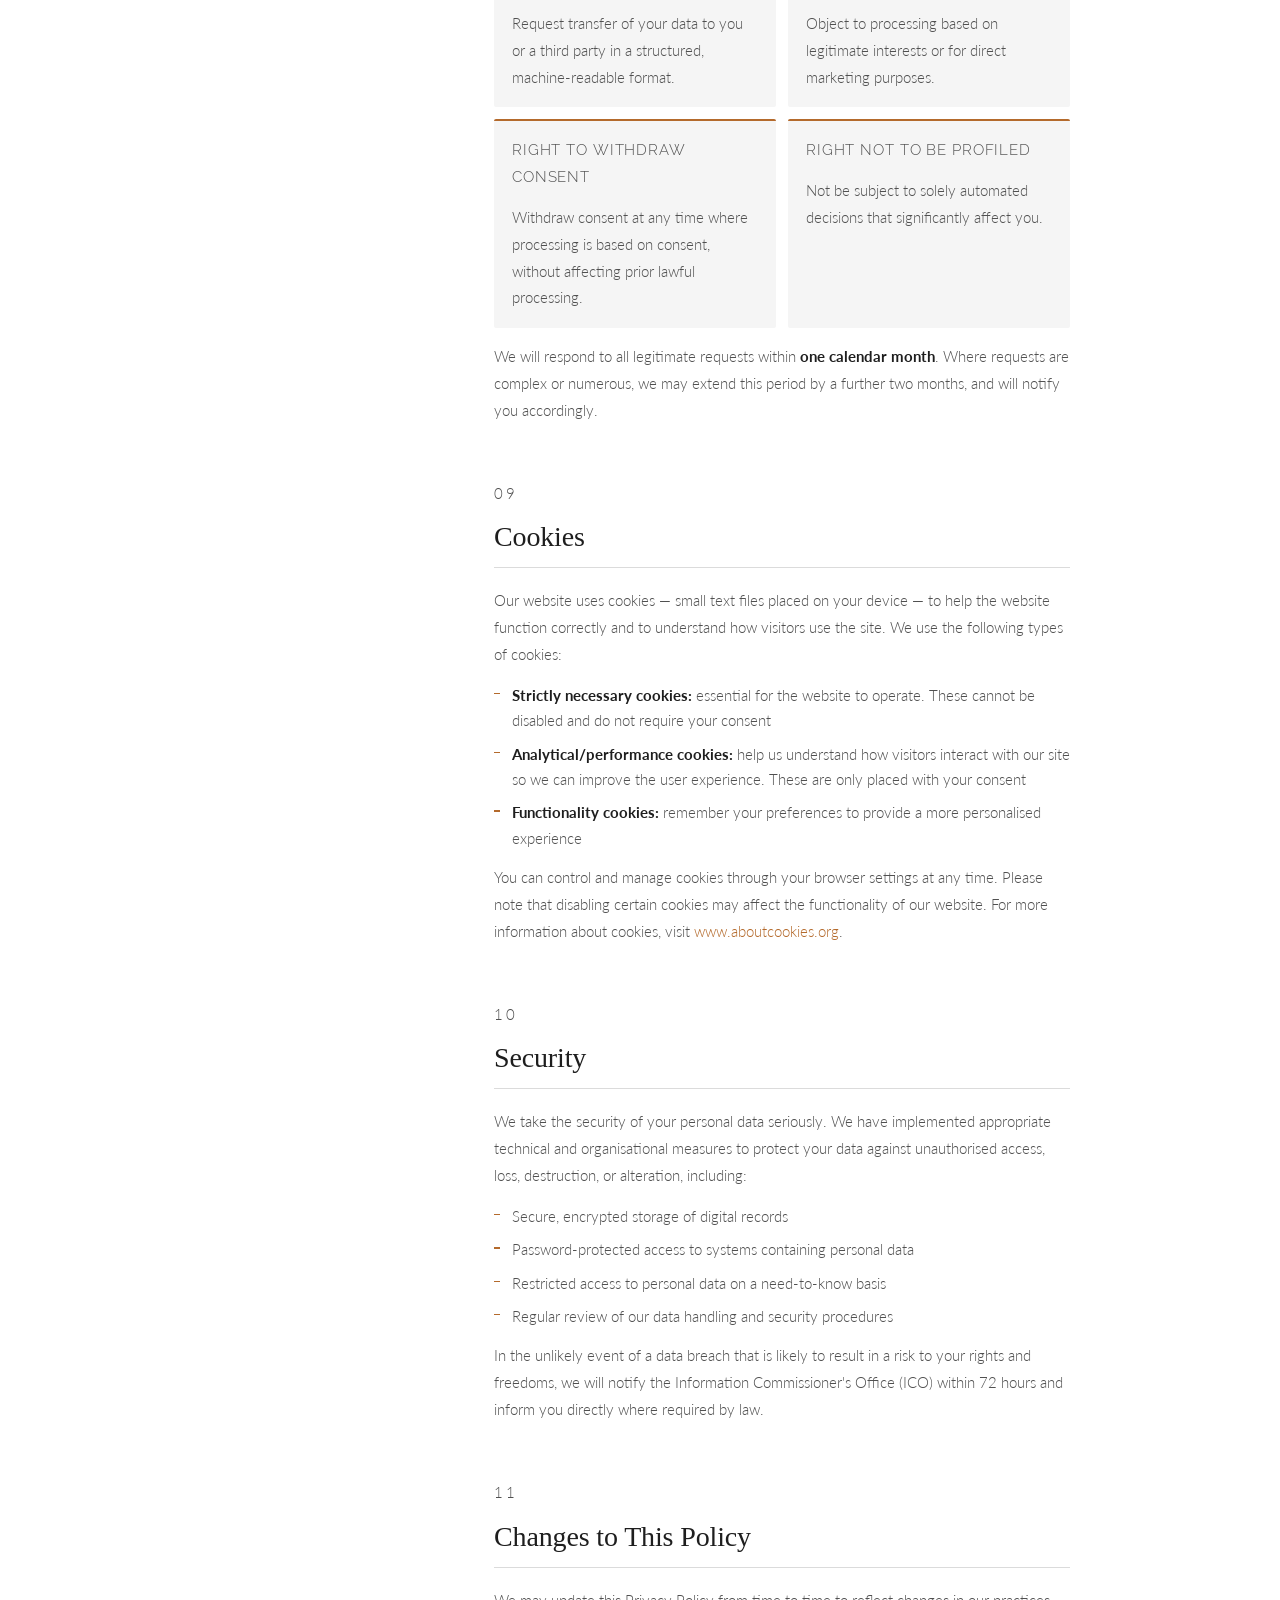
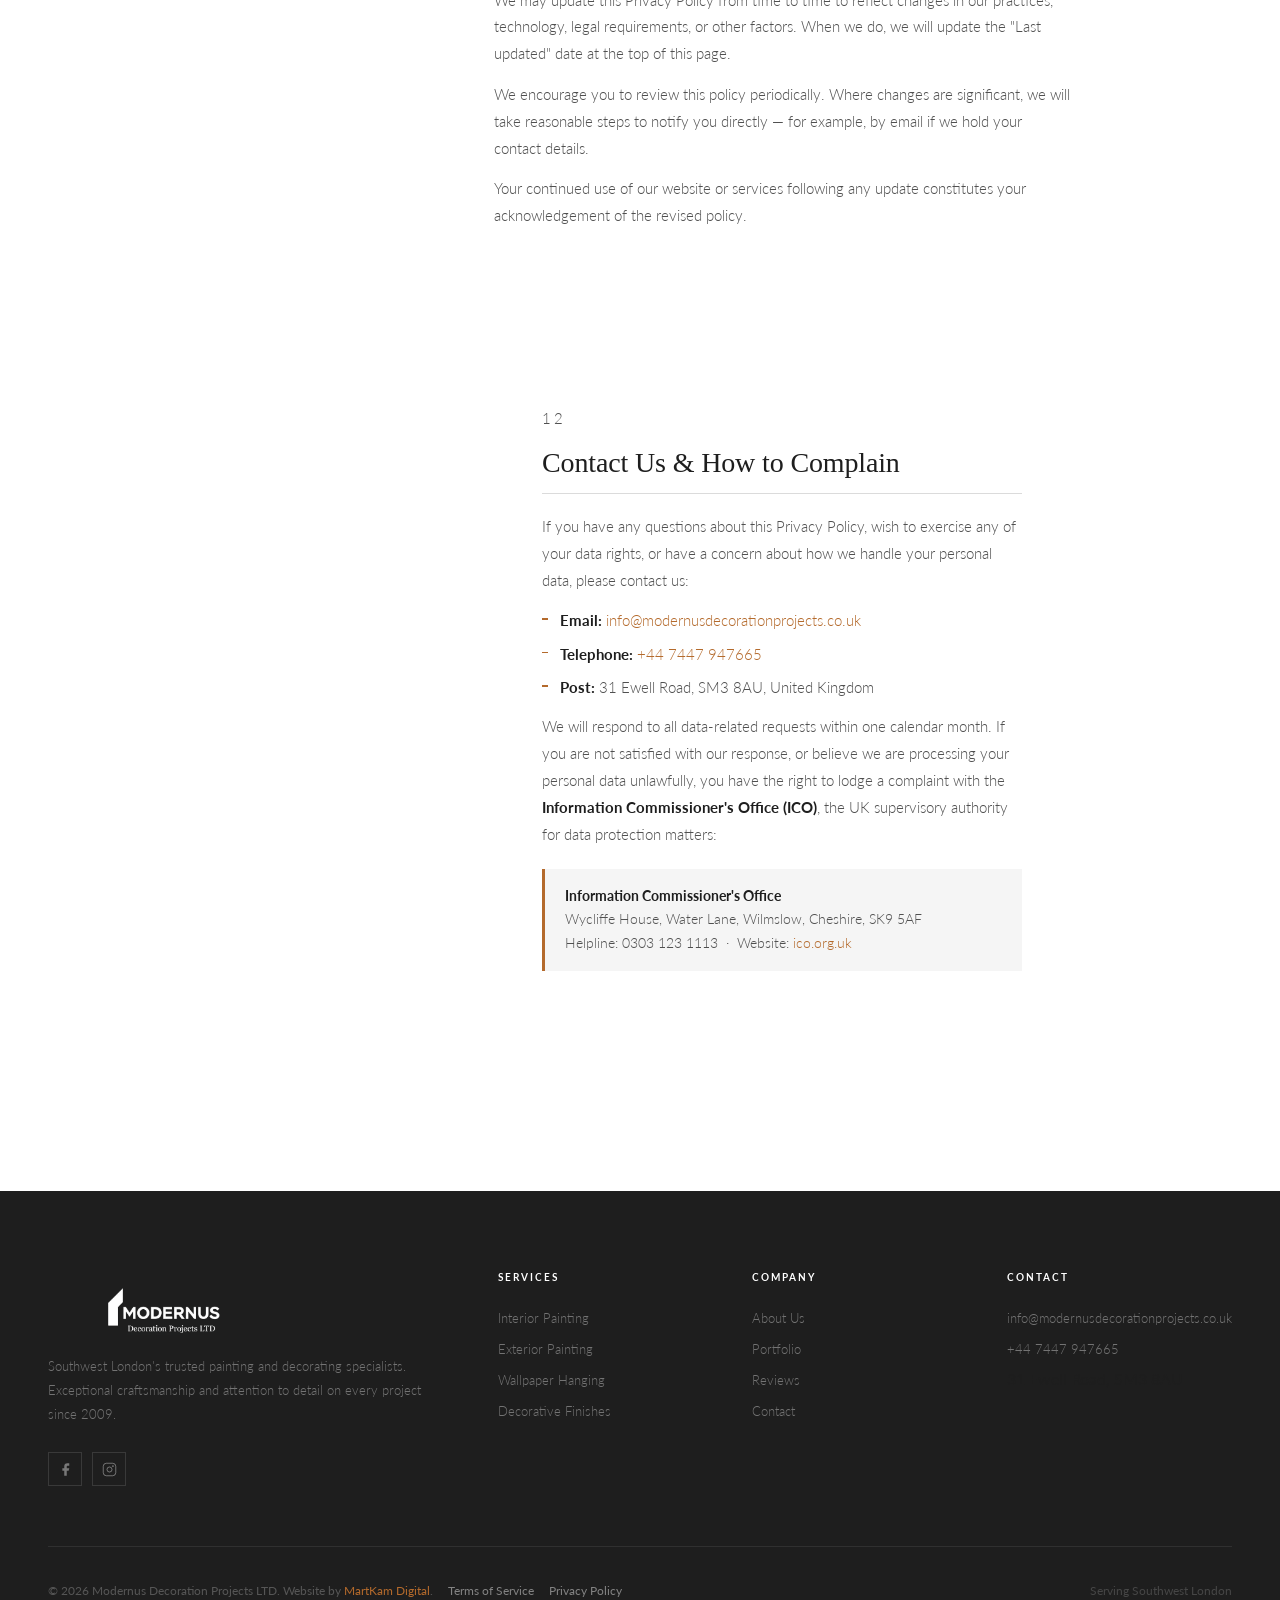
==== commit 8f31d9af: "Fix Instagram link, add PNG favicons, tidy files, add SEO/config files - Point footer Instagram link" ====
--- a/privacy.html
+++ b/privacy.html
@@ -1,9 +1,40 @@
 <!DOCTYPE html>
-<html lang="en">
+<html lang="en-GB">
 <head>
   <meta charset="UTF-8" />
   <meta name="viewport" content="width=device-width, initial-scale=1.0" />
   <title>Privacy Policy | Modernus Decoration Projects LTD</title>
+  <meta name="description" content="Privacy Policy for Modernus Decoration Projects LTD — how we collect, use and protect your personal data when you use our website and services." />
+  <link rel="canonical" href="https://modernusdecorationprojects.co.uk/privacy.html" />
+  <meta name="robots" content="index, follow" />
+  <meta name="author" content="Modernus Decoration Projects LTD" />
+  <link rel="icon" type="image/png" sizes="32x32" href="/favicon-32x32.png" />
+  <link rel="icon" type="image/png" sizes="16x16" href="/favicon-16x16.png" />
+  <link rel="apple-touch-icon" href="/apple-touch-icon.png" />
+  <meta name="theme-color" content="#1e1e1e" />
+  <link rel="manifest" href="/site.webmanifest" />
+  <meta property="og:type" content="website" />
+  <meta property="og:site_name" content="Modernus Decoration Projects LTD" />
+  <meta property="og:locale" content="en_GB" />
+  <meta property="og:url" content="https://modernusdecorationprojects.co.uk/privacy.html" />
+  <meta property="og:title" content="Privacy Policy | Modernus Decoration Projects LTD" />
+  <meta property="og:description" content="How Modernus Decoration Projects collects, uses and protects your personal data." />
+  <meta property="og:image" content="https://modernusdecorationprojects.co.uk/hero.png" />
+  <meta name="twitter:card" content="summary_large_image" />
+  <meta name="twitter:title" content="Privacy Policy | Modernus Decoration Projects LTD" />
+  <meta name="twitter:description" content="How Modernus Decoration Projects collects, uses and protects your personal data." />
+  <meta name="twitter:image" content="https://modernusdecorationprojects.co.uk/hero.png" />
+
+  <script type="application/ld+json">
+  {
+    "@context": "https://schema.org",
+    "@type": "BreadcrumbList",
+    "itemListElement": [
+      { "@type": "ListItem", "position": 1, "name": "Home", "item": "https://modernusdecorationprojects.co.uk/" },
+      { "@type": "ListItem", "position": 2, "name": "Privacy Policy", "item": "https://modernusdecorationprojects.co.uk/privacy.html" }
+    ]
+  }
+  </script>
   <link rel="preconnect" href="https://fonts.googleapis.com" />
   <link rel="preconnect" href="https://fonts.gstatic.com" crossorigin />
   <link href="https://fonts.googleapis.com/css2?family=Raleway:ital,wght@0,300;0,400;0,600;0,700;0,800;1,300&family=Lato:wght@300;400;700&display=swap" rel="stylesheet" />
@@ -34,8 +65,8 @@
       content: ''; display: inline-block; width: 24px; height: 2px; background: var(--c-bronze);
     }
     .terms-hero-title {
-      font-family: var(--ff-head); font-size: clamp(32px, 5vw, 58px);
-      font-weight: 800; color: var(--c-white); line-height: 1.05; margin-bottom: 20px;
+      font-family: var(--ff-display); font-size: clamp(40px, 5.4vw, 66px);
+      font-weight: 400; letter-spacing: -0.015em; color: var(--c-cream); line-height: 1.05; margin-bottom: 20px;
     }
     .terms-hero-meta { font-size: 13px; color: rgba(255,255,255,0.38); font-family: var(--ff-body); }
 
@@ -74,8 +105,8 @@
       text-transform: uppercase; color: var(--c-bronze); margin-bottom: 10px;
     }
     .terms-section-title {
-      font-family: var(--ff-head); font-size: 22px; font-weight: 800;
-      color: var(--c-dark); margin-bottom: 20px;
+      font-family: var(--ff-display); font-size: 28px; font-weight: 400;
+      letter-spacing: -0.005em; color: var(--c-dark); margin-bottom: 20px;
       padding-bottom: 14px; border-bottom: 1px solid var(--c-border);
     }
     .terms-content p {
@@ -135,14 +166,14 @@
   <!-- NAV -->
   <nav id="nav">
     <div class="nav-inner">
-      <a href="index.html" class="nav-logo">
+      <a href="/" class="nav-logo">
         <img src="logo-m.avif" alt="Modernus" />
       </a>
       <ul class="nav-links">
-        <li><a href="index.html">Home</a></li>
+        <li><a href="/">Home</a></li>
         <li><a href="about/about.html">About</a></li>
         <li><a href="portfolio/portfolio.html">Portfolio</a></li>
-        <li><a href="index.html#contact">Contact</a></li>
+        <li><a href="/#contact">Contact</a></li>
       </ul>
       <div class="nav-hamburger" id="hamburger">
         <span></span><span></span><span></span>
@@ -154,12 +185,12 @@
   <div id="mobile-menu" aria-hidden="true">
     <div class="mobile-menu-panel">
       <ul>
-        <li><a href="index.html" class="mobile-nav-link">Home</a></li>
+        <li><a href="/" class="mobile-nav-link">Home</a></li>
         <li><a href="about/about.html" class="mobile-nav-link">About</a></li>
         <li><a href="portfolio/portfolio.html" class="mobile-nav-link">Portfolio</a></li>
-        <li><a href="index.html#contact" class="mobile-nav-link">Contact</a></li>
+        <li><a href="/#contact" class="mobile-nav-link">Contact</a></li>
       </ul>
-      <a href="index.html#contact" class="mobile-nav-link mobile-cta">Get a Free Quote</a>
+      <a href="/#contact" class="mobile-nav-link mobile-cta">Get a Free Quote</a>
     </div>
   </div>
 
@@ -174,7 +205,7 @@
 
   <!-- BREADCRUMB -->
   <div class="terms-breadcrumb">
-    <a href="index.html">Home</a><span>›</span>Privacy Policy
+    <a href="/">Home</a><span>›</span>Privacy Policy
   </div>
 
   <!-- CONTENT -->
@@ -407,7 +438,7 @@
             <a href="#" aria-label="Facebook">
               <svg viewBox="0 0 24 24" fill="currentColor"><path d="M18 2h-3a5 5 0 00-5 5v3H7v4h3v8h4v-8h3l1-4h-4V7a1 1 0 011-1h3z"/></svg>
             </a>
-            <a href="#" aria-label="Instagram">
+            <a href="https://www.instagram.com/modernus_decoration_project/?hl=en" target="_blank" rel="noopener noreferrer" aria-label="Instagram">
               <svg viewBox="0 0 24 24" fill="none" stroke="currentColor" stroke-width="1.5"><rect x="2" y="2" width="20" height="20" rx="5"/><circle cx="12" cy="12" r="4"/><circle cx="17.5" cy="6.5" r="1.5" fill="currentColor" stroke="none"/></svg>
             </a>
           </div>
@@ -415,10 +446,10 @@
         <div>
           <p class="footer-col-title">Services</p>
           <ul class="footer-links">
-            <li><a href="index.html#services">Interior Painting</a></li>
-            <li><a href="index.html#services">Exterior Painting</a></li>
-            <li><a href="index.html#services">Wallpaper Hanging</a></li>
-            <li><a href="index.html#services">Decorative Finishes</a></li>
+            <li><a href="/#services">Interior Painting</a></li>
+            <li><a href="/#services">Exterior Painting</a></li>
+            <li><a href="/#services">Wallpaper Hanging</a></li>
+            <li><a href="/#services">Decorative Finishes</a></li>
           </ul>
         </div>
         <div>
@@ -426,8 +457,8 @@
           <ul class="footer-links">
             <li><a href="about/about.html">About Us</a></li>
             <li><a href="portfolio/portfolio.html">Portfolio</a></li>
-            <li><a href="index.html#testimonials">Reviews</a></li>
-            <li><a href="index.html#contact">Contact</a></li>
+            <li><a href="/#testimonials">Reviews</a></li>
+            <li><a href="/#contact">Contact</a></li>
           </ul>
         </div>
         <div>
@@ -440,7 +471,7 @@
         </div>
       </div>
       <div class="footer-bottom">
-        <p class="footer-copy">&copy; 2024 Modernus Decoration Projects LTD. Website by <a href="#">MartKam Digital</a>. <a href="terms.html" style="color:rgba(255,255,255,0.45); margin-left:12px;">Terms of Service</a> <a href="privacy.html" style="color:rgba(255,255,255,0.45); margin-left:12px;">Privacy Policy</a></p>
+        <p class="footer-copy">&copy; 2026 Modernus Decoration Projects LTD. Website by <a href="https://www.martkamdigital.com/" target="_blank" rel="noopener">MartKam Digital</a>. <a href="terms.html" style="color:rgba(255,255,255,0.45); margin-left:12px;">Terms of Service</a> <a href="privacy.html" style="color:rgba(255,255,255,0.45); margin-left:12px;">Privacy Policy</a></p>
         <p class="footer-copy" style="color:rgba(255,255,255,0.18)">Serving Southwest London</p>
       </div>
     </div>
--- a/style.css
+++ b/style.css
@@ -7,6 +7,7 @@
   --c-white:  #ffffff;
   --c-muted:  rgb(143, 143, 143);
   --c-border: rgb(219, 219, 219);
+  --ff-display: 'Cormorant Garamond', Georgia, serif;
   --ff-head:  'Raleway', Arial, sans-serif;
   --ff-body:  'Lato', Arial, sans-serif;
   --ease:     cubic-bezier(0.22, 1, 0.36, 1);
@@ -16,6 +17,8 @@
 
 /* ── Reset ──────────────────────────────────────────────────────────── */
 *, *::before, *::after { box-sizing: border-box; margin: 0; padding: 0; }
+/* Form controls don't inherit font-family by default — keep them on-brand */
+button, input, textarea, select, ::placeholder { font-family: var(--ff-body); }
 html { scroll-behavior: smooth; overflow-x: clip; }
 body {
   font-family: var(--ff-body);
@@ -23,6 +26,13 @@
   background: var(--c-white);
   overflow-x: clip;
 }
+
+/* Base typography — single source of truth shared by every page (incl. inline
+   <style> blocks, which cascade these defaults). Component classes still win,
+   so this only sets the on-brand fallback and never overrides existing styles:
+   display headings → serif, supporting headings → sans, body/controls → Lato. */
+h1, h2, h3 { font-family: var(--ff-display); }
+h4, h5, h6 { font-family: var(--ff-head); }
 img { display: block; max-width: 100%; }
 a { text-decoration: none; color: inherit; }
 ul { list-style: none; }
@@ -87,6 +97,7 @@
   align-items: center;
   justify-content: space-between;
 }
+.nav-logo { margin-left: -18px; }
 .nav-logo img { height: 84px; width: auto; transition: opacity 0.2s; }
 .nav-logo:hover img { opacity: 0.8; }
 .nav-links { display: flex; align-items: center; gap: 44px; }
@@ -163,61 +174,171 @@
 .mobile-nav-link:hover { color: var(--c-bronze); padding-left: 8px; }
 .mobile-cta {
   margin-top: 28px;
-  padding: 15px 32px;
+  padding: 16px 32px;
   background: var(--c-dark); color: var(--c-white);
-  text-align: center; font-size: 13px; letter-spacing: 0.08em;
-  border: 2px solid var(--c-dark);
+  text-align: center; font-size: 12px; font-weight: 700;
+  letter-spacing: 0.18em; text-transform: uppercase;
+  border: 1px solid var(--c-dark);
   transition: background 0.25s, color 0.25s;
 }
 .mobile-cta:hover { background: transparent; color: var(--c-dark); }
 
 /* ── Hero ───────────────────────────────────────────────────────────── */
-#hero { margin-top: var(--nav-h); padding: 0 48px; background: var(--c-white); }
-.hero-inner {
+/* ── Hero: luxury painting & decorating ─────────────────────────────── */
+#hero {
   position: relative;
-  width: 100%; max-width: 1200px;
-  margin: 0 auto; height: calc(100vh - var(--nav-h)); min-height: 560px; overflow: clip;
-}
+  margin-top: var(--nav-h);
+  min-height: calc(100vh - var(--nav-h));
+  display: flex; align-items: center;
+  padding: 64px 0;
+  background: var(--c-dark);
+  overflow: hidden;
+}
+
+/* Background image + atmospheric treatment */
+.hero-media { position: absolute; inset: 0; z-index: 0; }
 .hero-img {
   width: 100%; height: 100%;
   object-fit: cover; object-position: center 30%; display: block;
-}
-.hero-text {
+  transform: scale(1.08);
+  animation: heroKenburns 18s ease-out forwards;
+}
+.hero-scrim {
   position: absolute; inset: 0;
-  display: flex; align-items: center; padding: 0 48px;
+  background:
+    linear-gradient(95deg, rgba(20,18,16,0.94) 0%, rgba(20,18,16,0.78) 34%, rgba(20,18,16,0.32) 64%, rgba(20,18,16,0.55) 100%),
+    radial-gradient(130% 120% at -10% 50%, rgba(0,0,0,0.55), transparent 58%),
+    linear-gradient(0deg, rgba(20,18,16,0.85) 0%, transparent 32%);
+}
+/* Subtle film grain for depth */
+.hero-grain {
+  position: absolute; inset: 0;
+  opacity: 0.5; mix-blend-mode: overlay; pointer-events: none;
+  background-image: url("data:image/svg+xml,%3Csvg xmlns='http://www.w3.org/2000/svg' width='120' height='120'%3E%3Cfilter id='n'%3E%3CfeTurbulence type='fractalNoise' baseFrequency='0.85' numOctaves='3' stitchTiles='stitch'/%3E%3C/filter%3E%3Crect width='100%25' height='100%25' filter='url(%23n)' opacity='0.5'/%3E%3C/svg%3E");
+}
+
+/* Thin bronze frame inset */
+.hero-frame {
+  position: absolute; inset: 28px;
+  border: 1px solid rgba(180,106,44,0.32);
+  pointer-events: none; z-index: 2;
+}
+.hero-frame::before,
+.hero-frame::after {
+  content: ""; position: absolute; width: 26px; height: 26px;
+  border-color: var(--c-bronze); border-style: solid; border-width: 0;
+}
+.hero-frame::before { top: -1px; left: -1px; border-top-width: 2px; border-left-width: 2px; }
+.hero-frame::after  { bottom: -1px; right: -1px; border-bottom-width: 2px; border-right-width: 2px; }
+
+/* Content */
+.hero-inner {
+  position: relative; z-index: 3;
+  width: 100%; max-width: 1200px;
+  margin: 0 auto;
+  padding: 0 80px;
 }
 .hero-content {
-  text-align: center;
-  width: 600px; flex-shrink: 0;
-  padding: 28px 36px; margin-left: 80px;
-  background: rgba(255,255,255,0.55);
-  border: 1px solid rgba(255,255,255,0.7);
-  border-radius: 12px;
-  transition: transform 0.4s var(--ease);
-  display: flex; flex-direction: column; align-items: center;
-}
-.hero-content:hover { transform: translateY(-6px); }
+  max-width: 820px;
+  border-left: 2px solid var(--c-bronze);
+  padding-left: 42px;
+}
+.hero-content > * {
+  opacity: 0; transform: translateY(26px);
+  animation: heroRise 0.95s var(--ease) forwards;
+}
+.hero-content > *:nth-child(1) { animation-delay: 0.15s; }
+.hero-content > *:nth-child(2) { animation-delay: 0.30s; }
+.hero-content > *:nth-child(3) { animation-delay: 0.42s; }
+.hero-content > *:nth-child(4) { animation-delay: 0.54s; }
+.hero-content > *:nth-child(5) { animation-delay: 0.68s; }
+
 .hero-title {
-  font-family: var(--ff-head);
-  font-size: clamp(20px, 2.6vw, 34px);
-  font-weight: 800; color: var(--c-dark);
-  line-height: 1.2; margin-bottom: 16px; padding: 10px 0;
-}
-.hero-sub { font-size: 14px; font-weight: 800; color: var(--c-dark); line-height: 1.75; margin-bottom: 12px; }
-.hero-body { font-size: 13.5px; font-weight: 800; color: var(--c-dark); line-height: 1.75; margin-bottom: 20px; }
-.hero-checklist { font-size: 13.5px; font-weight: 800; color: var(--c-dark); line-height: 2.1; margin-bottom: 28px; list-style: none; }
-.hero-checklist li { color: var(--c-bronze); }
-.hero-checklist li span { color: var(--c-dark); }
+  font-family: var(--ff-display);
+  font-size: clamp(42px, 5.2vw, 74px);
+  font-weight: 600; color: var(--c-cream);
+  line-height: 1.04; letter-spacing: -0.015em;
+  margin-bottom: 26px;
+  text-wrap: balance;
+}
+.hero-sub {
+  font-family: var(--ff-body);
+  font-size: 15px; font-weight: 400;
+  color: rgba(245,245,245,0.9); line-height: 1.75;
+  margin-bottom: 14px; max-width: 560px;
+}
+.hero-body {
+  font-family: var(--ff-body);
+  font-size: 15px; font-weight: 300;
+  color: rgba(245,245,245,0.62); line-height: 1.75;
+  margin-bottom: 32px; max-width: 540px;
+}
+.hero-checklist {
+  list-style: none; display: flex; flex-direction: column; gap: 13px;
+  margin-bottom: 40px;
+}
+.hero-checklist li {
+  display: flex; align-items: center; gap: 14px;
+  font-family: var(--ff-head); font-size: 14px; font-weight: 700;
+  letter-spacing: 0.02em; color: var(--c-light);
+}
+.hero-check {
+  display: inline-flex; align-items: center; justify-content: center;
+  flex-shrink: 0; width: 26px; height: 26px;
+  border: 1px solid rgba(180,106,44,0.55); border-radius: 50%;
+  color: var(--c-bronze); font-size: 11px;
+  transition: background 0.3s var(--ease), color 0.3s var(--ease), border-color 0.3s;
+}
+.hero-checklist li:hover .hero-check {
+  background: var(--c-bronze); color: #fff; border-color: var(--c-bronze);
+}
 .hero-cta {
   display: inline-block;
-  padding: 14px 40px;
-  background: var(--c-white); color: var(--c-dark);
-  font-family: var(--ff-body); font-size: 13px; font-weight: 700;
-  letter-spacing: 0.08em; border: 2px solid var(--c-white);
-  align-self: center;
-  transition: background 0.25s, color 0.25s, border-color 0.25s, transform 0.25s;
-}
-.hero-cta:hover { background: transparent; color: var(--c-dark); border-color: var(--c-dark); transform: translateY(-2px); }
+  padding: 16px 42px;
+  background: var(--c-bronze); color: var(--c-white);
+  font-family: var(--ff-head); font-size: 12px; font-weight: 700;
+  letter-spacing: 0.18em; text-transform: uppercase;
+  border: 1px solid var(--c-bronze);
+  transition: background 0.3s var(--ease), color 0.3s var(--ease), border-color 0.3s, transform 0.3s var(--ease), box-shadow 0.3s;
+}
+.hero-cta:hover {
+  background: transparent; color: var(--c-cream); border-color: var(--c-cream);
+  transform: translateY(-2px);
+  box-shadow: 0 16px 36px rgba(180,106,44,0.3);
+}
+.hero-cta:focus-visible { outline: 2px solid var(--c-cream); outline-offset: 3px; }
+
+/* Scroll cue */
+.hero-scroll {
+  position: absolute; bottom: 30px; left: 50%; transform: translateX(-50%);
+  z-index: 3; width: 26px; height: 46px;
+  display: flex; justify-content: center; align-items: flex-start;
+  border: 1px solid rgba(245,245,245,0.35); border-radius: 14px;
+  padding-top: 8px;
+}
+.hero-scroll-line {
+  width: 2px; height: 8px; border-radius: 2px; background: var(--c-bronze);
+  animation: heroScroll 1.8s var(--ease) infinite;
+}
+.hero-scroll:hover { border-color: var(--c-bronze); }
+
+@keyframes heroRise {
+  to { opacity: 1; transform: translateY(0); }
+}
+@keyframes heroKenburns {
+  to { transform: scale(1); }
+}
+@keyframes heroScroll {
+  0% { transform: translateY(0); opacity: 0; }
+  35% { opacity: 1; }
+  70% { transform: translateY(16px); opacity: 0; }
+  100% { opacity: 0; }
+}
+@media (prefers-reduced-motion: reduce) {
+  .hero-img { animation: none; transform: scale(1); }
+  .hero-content > * { animation: none; opacity: 1; transform: none; }
+  .hero-scroll-line { animation: none; }
+}
 
 /* ── Section divider ────────────────────────────────────────────────── */
 .section-sep { width: 100%; height: 1px; background: var(--c-border); }
@@ -243,28 +364,29 @@
   justify-content: center; padding: 80px 72px;
 }
 .about-title {
-  font-family: var(--ff-head);
-  font-size: clamp(26px, 3vw, 38px);
-  font-weight: 800; line-height: 1.18; color: var(--c-dark); margin-bottom: 28px;
+  font-family: var(--ff-display);
+  font-size: clamp(32px, 3.6vw, 48px);
+  font-weight: 600; line-height: 1.1; letter-spacing: -0.01em;
+  color: var(--c-dark); margin-bottom: 28px;
 }
 .about-body { font-size: 15px; line-height: 1.85; color: var(--c-bronze); font-weight: 300; margin-bottom: 44px; }
 .about-body strong { color: var(--c-dark); font-weight: 700; }
 .btn-dark {
   display: inline-block;
-  padding: 14px 44px;
+  padding: 16px 42px;
   background: var(--c-dark); color: var(--c-white);
-  font-family: var(--ff-body); font-size: 13px; font-weight: 400;
-  letter-spacing: 0.06em; border: 2px solid var(--c-dark);
+  font-family: var(--ff-head); font-size: 12px; font-weight: 700;
+  letter-spacing: 0.18em; text-transform: uppercase; border: 1px solid var(--c-dark);
   align-self: center;
   transition: background 0.25s, color 0.25s, transform 0.25s;
 }
 .btn-dark:hover { background: transparent; color: var(--c-dark); transform: translateY(-2px); }
 .btn-light {
   display: inline-block;
-  padding: 14px 44px;
+  padding: 16px 42px;
   background: var(--c-white); color: var(--c-dark);
-  font-family: var(--ff-body); font-size: 13px; font-weight: 400;
-  letter-spacing: 0.06em; border: 2px solid var(--c-white);
+  font-family: var(--ff-head); font-size: 12px; font-weight: 700;
+  letter-spacing: 0.18em; text-transform: uppercase; border: 1px solid var(--c-white);
   transition: background 0.25s, color 0.25s, transform 0.25s;
 }
 .btn-light:hover { background: transparent; color: var(--c-white); transform: translateY(-2px); }
@@ -278,7 +400,7 @@
   letter-spacing: 0.22em; text-transform: uppercase;
   color: var(--c-bronze); margin-bottom: 14px;
 }
-.services-title { font-family: var(--ff-head); font-size: clamp(28px, 3.2vw, 42px); font-weight: 800; color: var(--c-dark); margin-bottom: 16px; }
+.services-title { font-family: var(--ff-display); font-size: clamp(34px, 3.9vw, 52px); font-weight: 600; letter-spacing: -0.01em; line-height: 1.08; color: var(--c-dark); margin-bottom: 16px; }
 .services-subtitle { font-size: 15px; font-weight: 300; color: var(--c-muted); max-width: 520px; margin: 0 auto; line-height: 1.75; }
 .services-grid { display: grid; grid-template-columns: repeat(3, 1fr); gap: 24px; max-width: 1200px; margin: 0 auto 64px; }
 .service-card {
@@ -307,7 +429,7 @@
 }
 .service-card:hover .service-card-icon svg { stroke: var(--c-white); }
 .service-card:hover .service-card-icon img { filter: brightness(0) invert(1) !important; }
-.service-card-title { font-family: var(--ff-head); font-size: 18px; font-weight: 800; color: var(--c-dark); margin-bottom: 14px; line-height: 1.25; }
+.service-card-title { font-family: var(--ff-display); font-size: 24px; font-weight: 600; color: var(--c-dark); margin-bottom: 14px; line-height: 1.15; letter-spacing: -0.005em; }
 .service-card-divider { width: 32px; height: 2px; background: var(--c-bronze); margin: 0 auto 16px; transition: width 0.4s var(--ease); }
 .service-card:hover .service-card-divider { width: 52px; }
 .service-card-desc { font-size: 13.5px; font-weight: 300; color: rgb(100,100,100); line-height: 1.8; }
@@ -322,18 +444,19 @@
   align-items: center;
 }
 .why-eyebrow {
-  font-size: 13px; font-weight: 600;
+  font-family: var(--ff-head);
+  font-size: 11px; font-weight: 700;
   color: var(--c-bronze);
-  letter-spacing: 0.06em;
+  letter-spacing: 0.22em; text-transform: uppercase;
   margin-bottom: 18px;
-  display: flex; align-items: center; gap: 6px;
-}
-.why-arrow { font-size: 15px; }
+  display: flex; align-items: center; gap: 8px;
+}
+.why-arrow { font-size: 13px; }
 .why-title {
-  font-family: var(--ff-head);
-  font-size: clamp(28px, 3.2vw, 42px);
-  font-weight: 800; color: var(--c-dark);
-  line-height: 1.18; margin-bottom: 20px;
+  font-family: var(--ff-display);
+  font-size: clamp(34px, 3.9vw, 52px);
+  font-weight: 600; color: var(--c-dark);
+  line-height: 1.08; letter-spacing: -0.01em; margin-bottom: 20px;
 }
 .why-desc {
   font-size: 14.5px; line-height: 1.85;
@@ -408,7 +531,7 @@
 
 /* ── Portfolio ──────────────────────────────────────────────────────── */
 #portfolio { padding: var(--section-pad) 48px; background: var(--c-white); text-align: center; }
-.portfolio-title { font-family: var(--ff-head); font-size: clamp(28px, 3.2vw, 42px); font-weight: 800; color: var(--c-dark); margin-bottom: 72px; }
+.portfolio-title { font-family: var(--ff-display); font-size: clamp(34px, 3.9vw, 52px); font-weight: 600; letter-spacing: -0.01em; color: var(--c-dark); margin-bottom: 72px; }
 .portfolio-grid { display: grid; grid-template-columns: repeat(3, 1fr); gap: 20px; max-width: 1200px; margin: 0 auto 56px; }
 .portfolio-card { position: relative; overflow: hidden; cursor: pointer; }
 .portfolio-card img { width: 100%; aspect-ratio: 3/4; object-fit: cover; display: block; transition: transform 0.65s var(--ease); }
@@ -420,9 +543,9 @@
 }
 .portfolio-card:hover .portfolio-overlay { background: rgba(30,30,30,0.55); }
 .portfolio-label {
-  color: var(--c-white); font-family: var(--ff-head);
-  font-size: 18px; font-weight: 700;
-  opacity: 0; transform: translateY(8px); transition: all 0.35s var(--ease);
+  color: var(--c-cream); font-family: var(--ff-display);
+  font-size: 25px; font-weight: 600; letter-spacing: 0.005em;
+  opacity: 0; transform: translateY(8px); transition: opacity 0.35s var(--ease), transform 0.35s var(--ease);
 }
 .portfolio-card:hover .portfolio-label { opacity: 1; transform: translateY(0); }
 
@@ -434,7 +557,7 @@
 
 /* ── Testimonials ───────────────────────────────────────────────────── */
 #testimonials { background: var(--c-light); padding: var(--section-pad) 48px; text-align: center; }
-.testimonials-title { font-family: var(--ff-head); font-size: clamp(28px, 3.2vw, 42px); font-weight: 800; color: var(--c-dark); margin-bottom: 72px; }
+.testimonials-title { font-family: var(--ff-display); font-size: clamp(34px, 3.9vw, 52px); font-weight: 600; letter-spacing: -0.01em; color: var(--c-dark); margin-bottom: 72px; }
 .testimonials-grid { display: grid; grid-template-columns: repeat(3, 1fr); gap: 28px; max-width: 1100px; margin: 0 auto; }
 .testimonial-card { background: var(--c-white); padding: 44px 36px; text-align: left; transition: transform 0.3s var(--ease), box-shadow 0.3s; }
 .testimonial-card:hover { transform: translateY(-6px); box-shadow: 0 16px 44px rgba(0,0,0,0.09); }
@@ -447,7 +570,7 @@
 /* ── Contact ────────────────────────────────────────────────────────── */
 #contact { background: var(--c-white); padding: var(--section-pad) 48px; }
 .contact-inner { display: grid; grid-template-columns: 1fr 1fr; gap: 88px; max-width: 1100px; margin: 0 auto; }
-.contact-title { font-family: var(--ff-head); font-size: clamp(26px, 3vw, 38px); font-weight: 800; color: var(--c-dark); margin-bottom: 20px; }
+.contact-title { font-family: var(--ff-display); font-size: clamp(32px, 3.6vw, 48px); font-weight: 600; letter-spacing: -0.01em; line-height: 1.08; color: var(--c-dark); margin-bottom: 20px; }
 .contact-sub { font-size: 15px; line-height: 1.85; color: var(--c-bronze); font-weight: 300; margin-bottom: 48px; }
 .contact-details { display: flex; flex-direction: column; gap: 24px; }
 .contact-detail { display: flex; align-items: flex-start; gap: 16px; }
@@ -477,10 +600,10 @@
 .form-input:focus, .form-textarea:focus, .form-select:focus { border-color: var(--c-bronze); background: var(--c-white); }
 .form-textarea { min-height: 130px; resize: vertical; }
 .form-submit {
-  width: 100%; padding: 16px;
+  width: 100%; padding: 18px;
   background: var(--c-dark); color: var(--c-white);
-  font-family: var(--ff-body); font-size: 13px; font-weight: 400;
-  letter-spacing: 0.1em; border: 2px solid var(--c-dark);
+  font-family: var(--ff-head); font-size: 12px; font-weight: 700;
+  letter-spacing: 0.18em; text-transform: uppercase; border: 1px solid var(--c-dark);
   cursor: pointer; margin-top: 8px;
   transition: background 0.25s, color 0.25s, transform 0.25s;
 }
@@ -514,24 +637,21 @@
   :root { --section-pad: 72px; --nav-h: 80px; }
 
   .nav-inner { padding: 0 20px; }
+  .nav-logo { margin-left: -8px; }
   .nav-logo img { height: 56px; }
   .nav-links { display: none; }
   .nav-hamburger { display: flex; }
   #mobile-menu { display: block; }
 
-  #hero { padding: 0 12px; }
-  .hero-inner { height: 520px; }
-  .hero-text { justify-content: center; align-items: center; padding: 12px; }
-  .hero-content {
-    width: calc(100% - 24px) !important;
-    max-width: calc(100% - 24px) !important;
-    flex-shrink: 1 !important;
-    margin-left: 0 !important;
-    padding: 20px 16px;
-    text-align: center;
-    box-sizing: border-box;
+  #hero { min-height: 560px; }
+  .hero-inner { padding: 0 28px; }
+  .hero-frame { inset: 16px; }
+  .hero-content { padding-left: 26px; max-width: 100%; }
+  .hero-scrim {
+    background:
+      linear-gradient(0deg, rgba(20,18,16,0.92) 0%, rgba(20,18,16,0.55) 45%, rgba(20,18,16,0.42) 100%),
+      linear-gradient(95deg, rgba(20,18,16,0.7), rgba(20,18,16,0.3));
   }
-  .hero-cta { align-self: center; }
 
   #about { padding: 0 16px; margin-top: 48px; }
   .about-inner { grid-template-columns: 1fr; }
@@ -566,12 +686,17 @@
 @media (max-width: 600px) {
   :root { --nav-h: 72px; }
   .nav-logo img { height: 48px; }
-  .hero-inner { min-height: 340px; }
-  .hero-title { font-size: 20px; }
-  .hero-sub, .hero-body, .hero-checklist { font-size: 12px; }
-  .why-title { font-size: 32px; }
+  #hero { min-height: 520px; padding: 48px 0; }
+  .hero-inner { padding: 0 20px; }
+  .hero-content { padding-left: 20px; }
+  .hero-title { font-size: clamp(32px, 9vw, 44px); margin-bottom: 18px; }
+  .hero-sub { font-size: 13.5px; }
+  .hero-body { font-size: 13px; margin-bottom: 26px; }
+  .hero-checklist li { font-size: 13px; }
+  .hero-scroll { display: none; }
+  .why-title { font-size: 38px; }
   .footer-top { grid-template-columns: 1fr; }
   .about-content { padding: 32px 20px; }
   .services-grid { grid-template-columns: 1fr; }
-  .contact-title { font-size: 26px; }
-}
+  .contact-title { font-size: 34px; }
+}
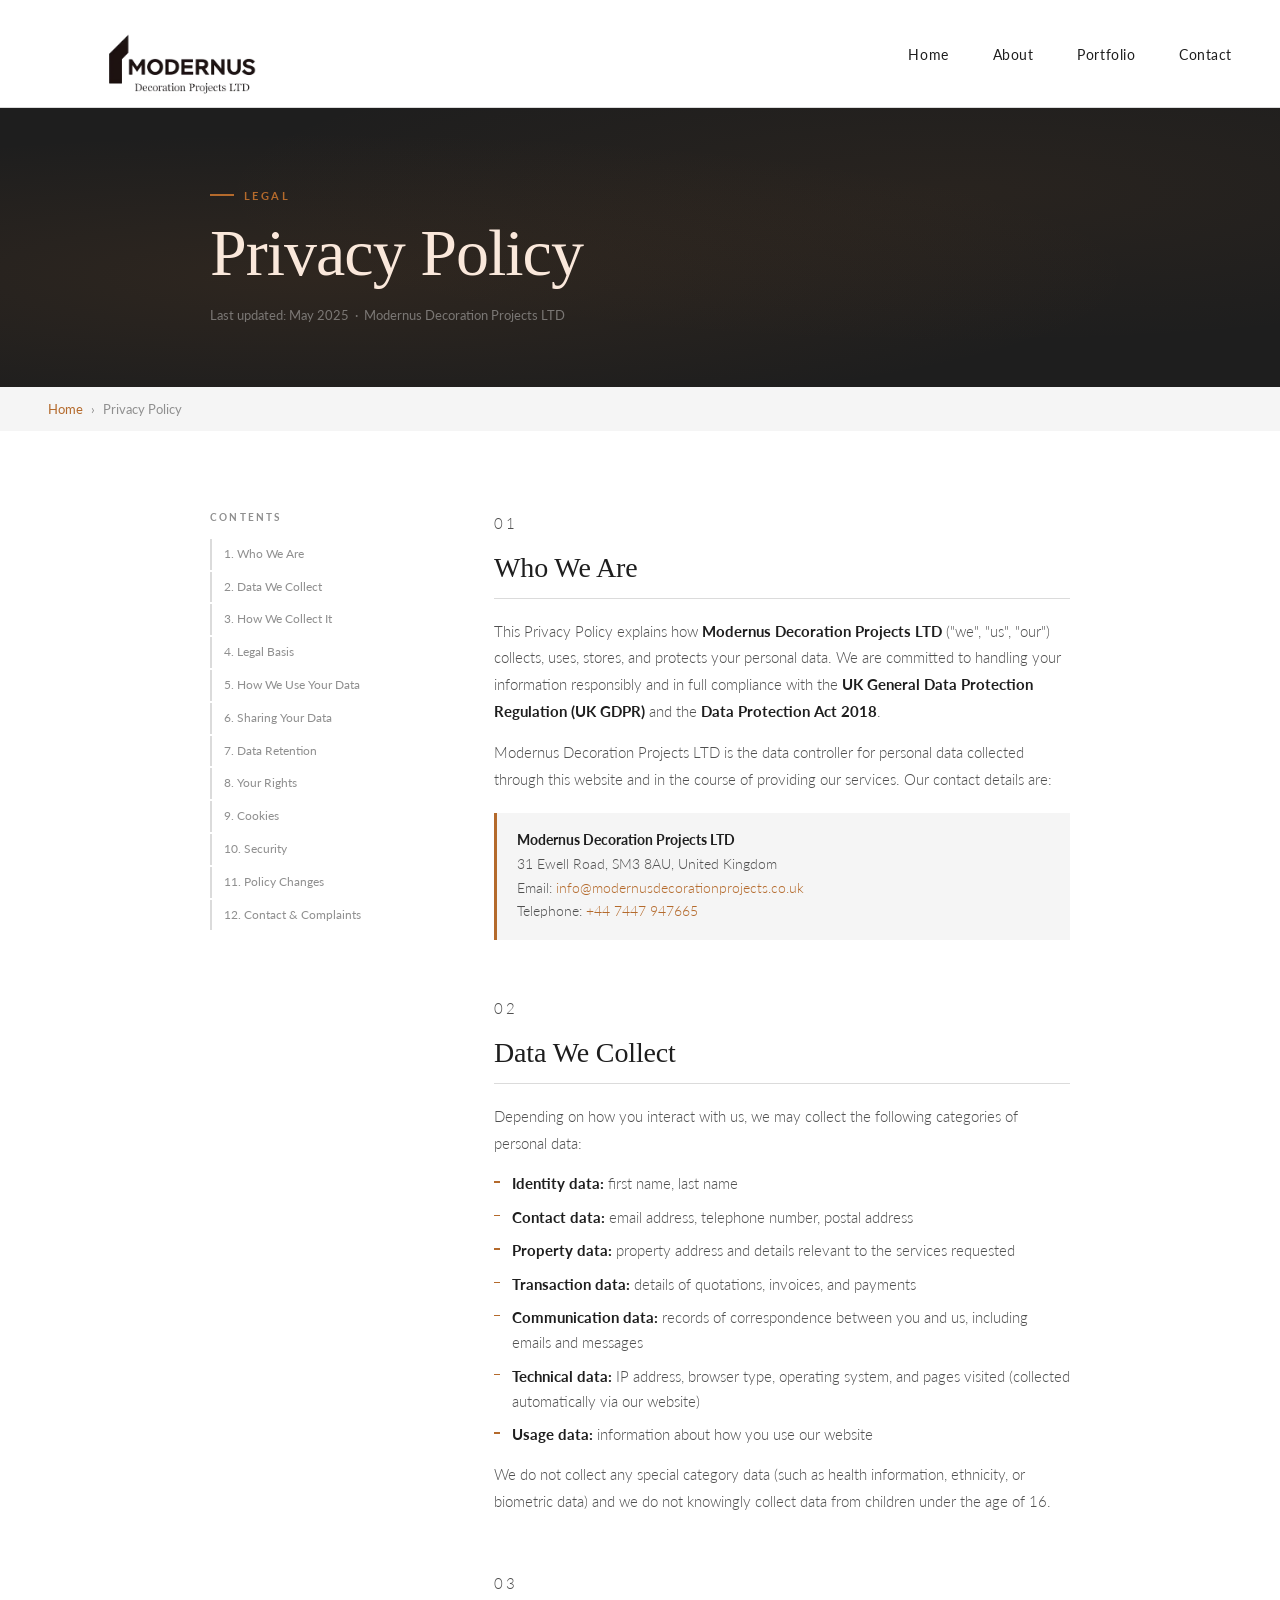
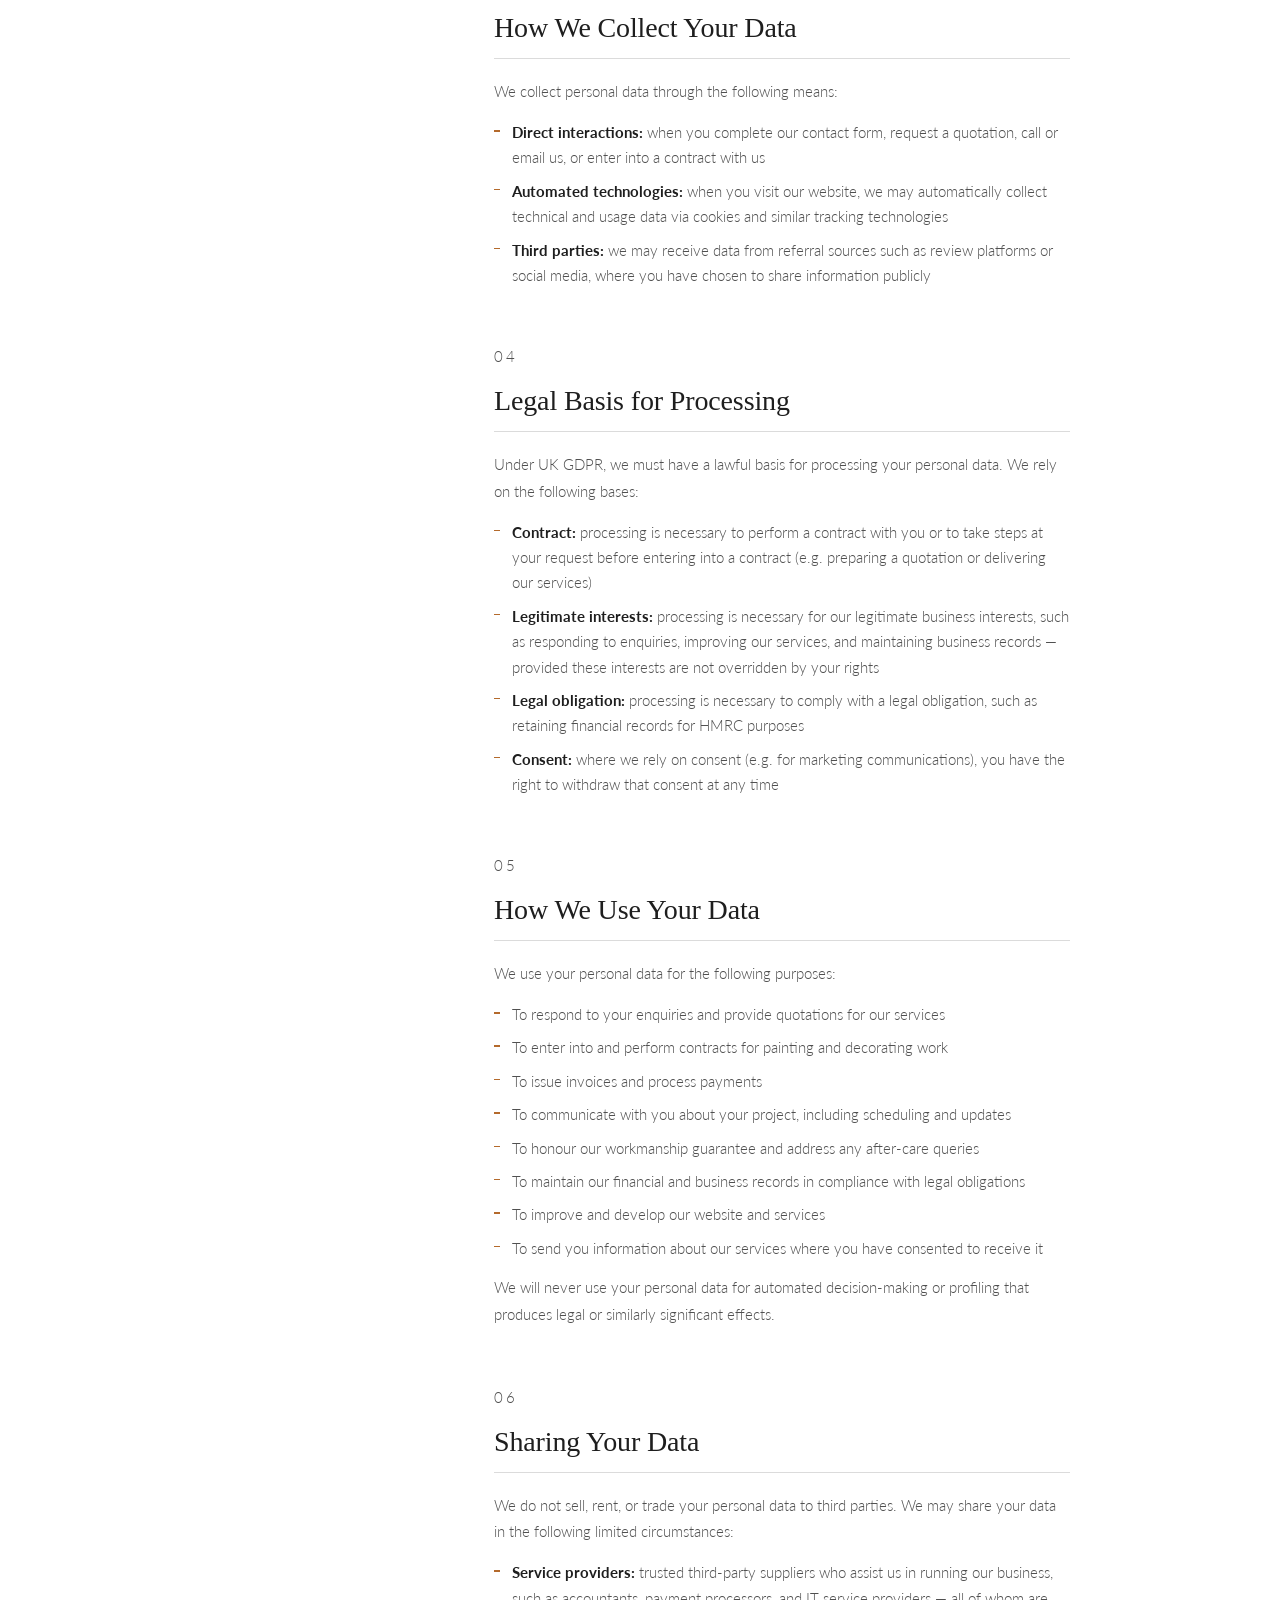
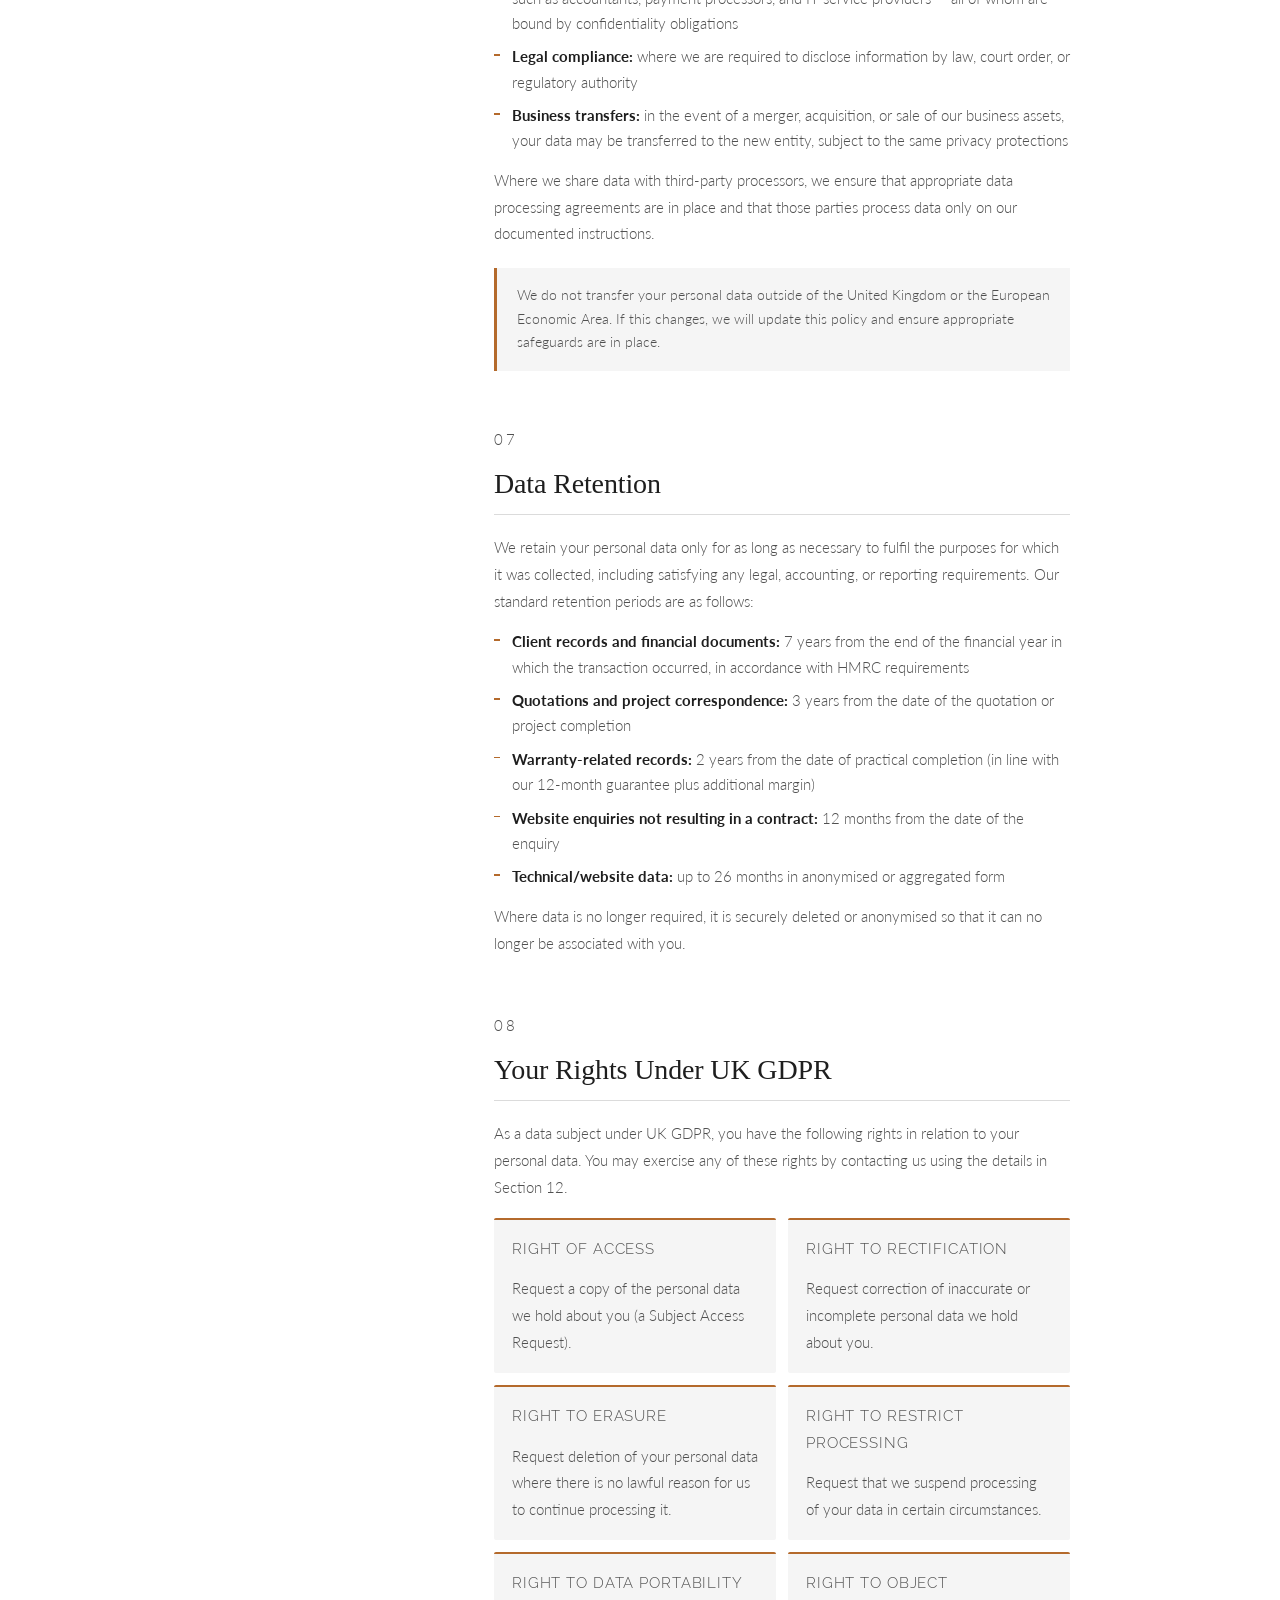
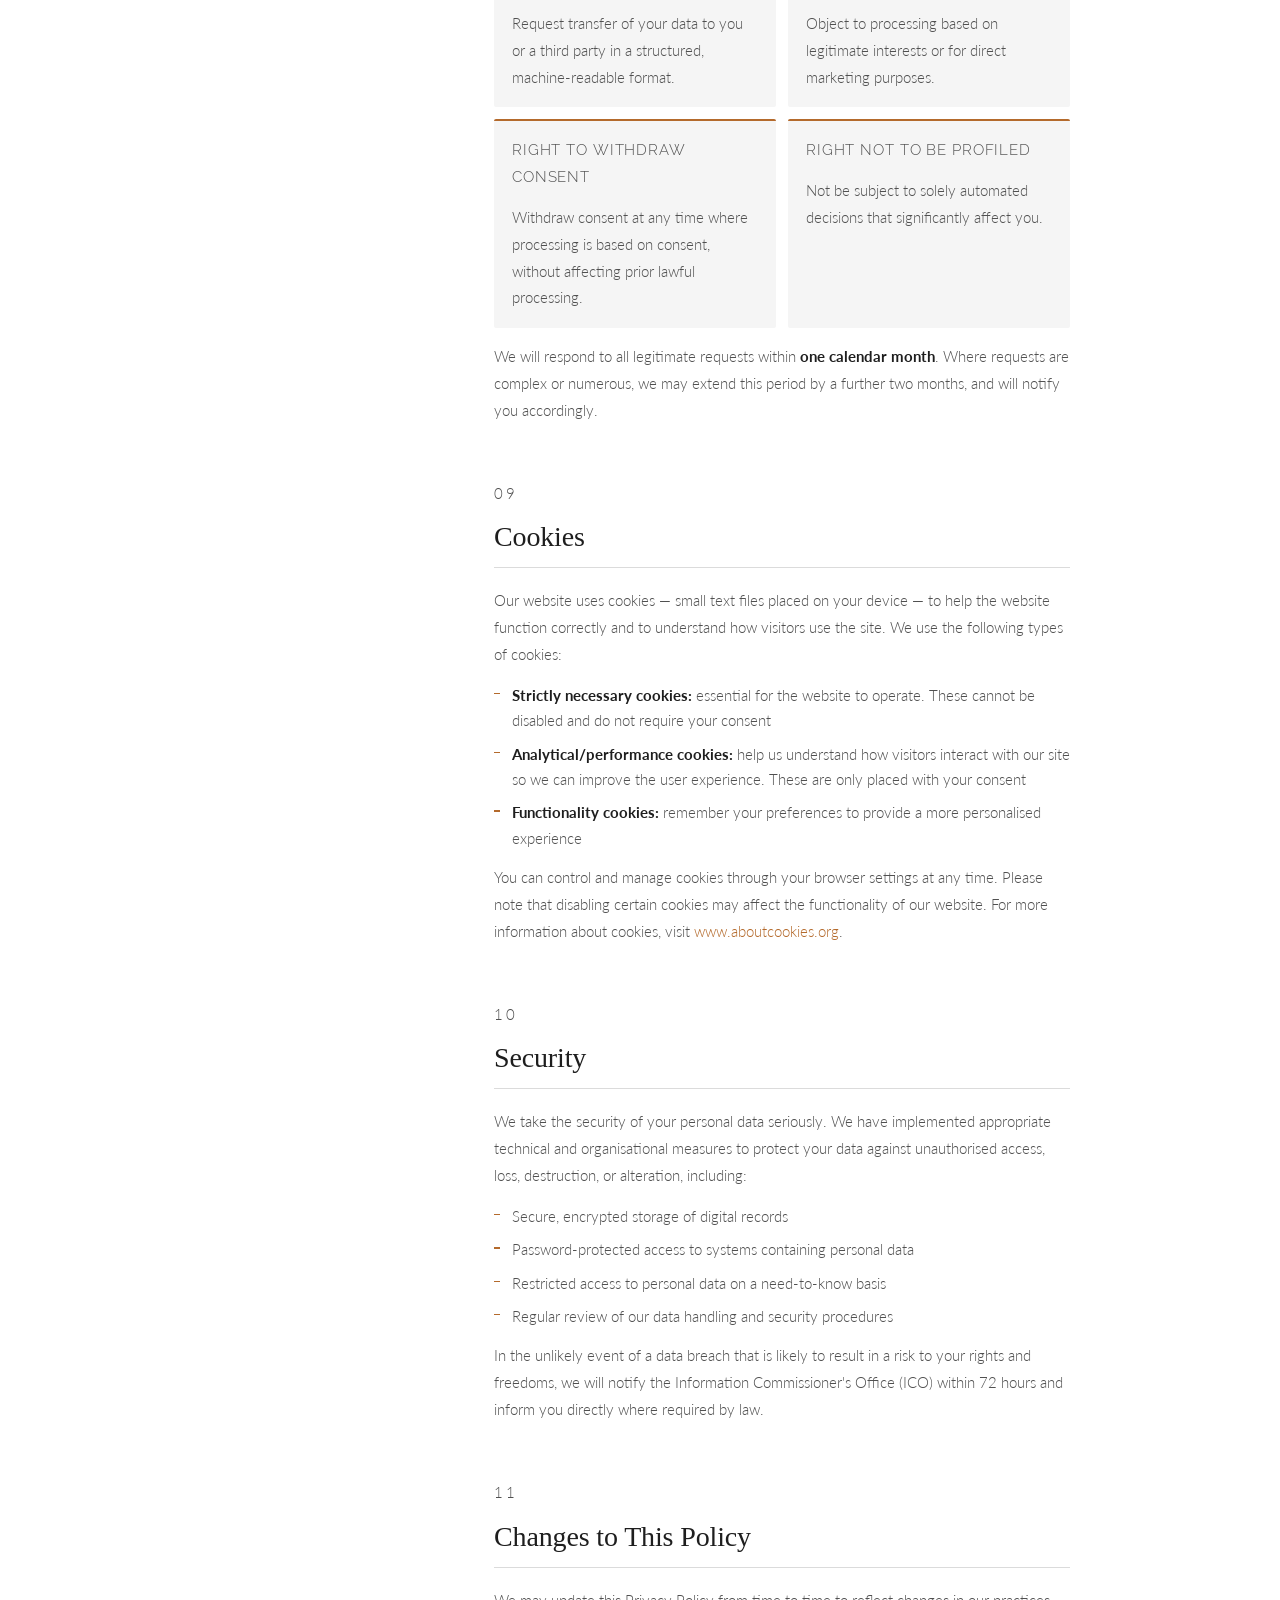
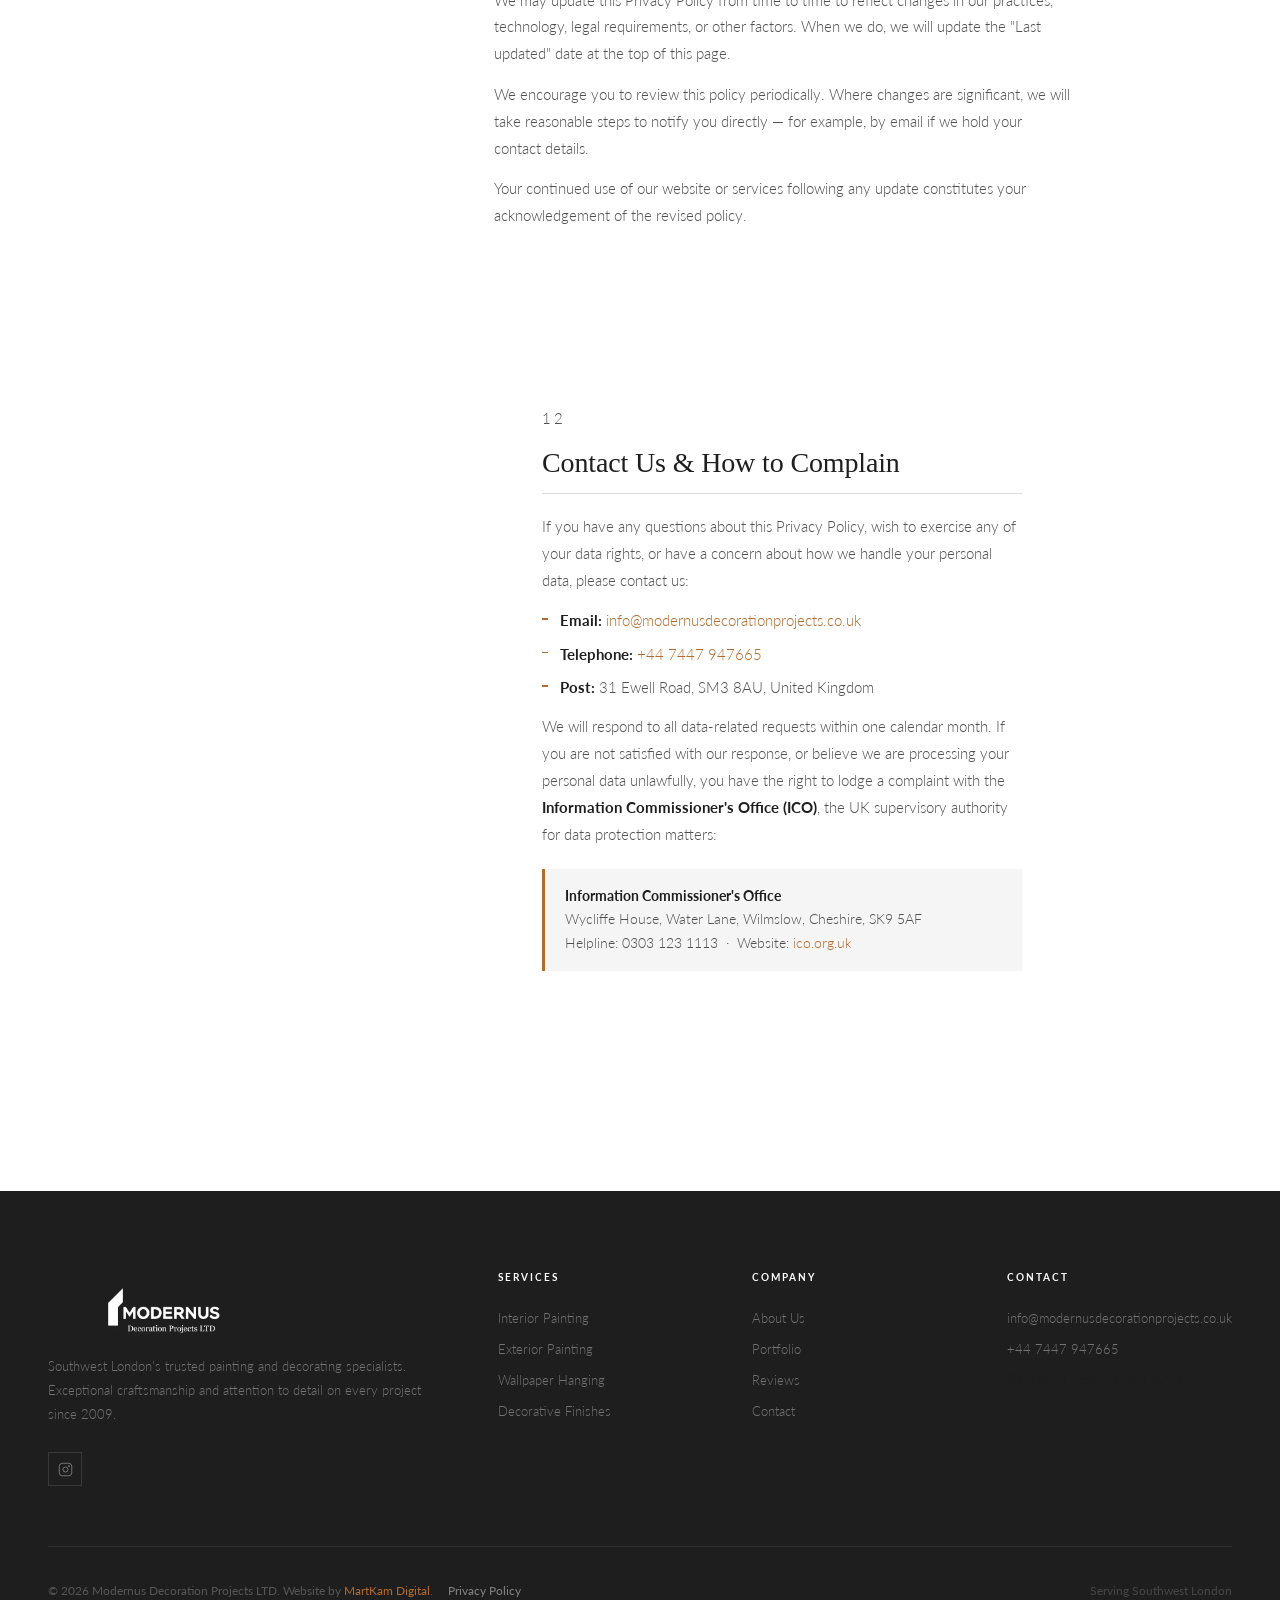
==== commit a958e0da: "Fix schema policy issues, optimise hero image, remove dead links Structured data (index.html): - Rem" ====
--- a/privacy.html
+++ b/privacy.html
@@ -19,11 +19,11 @@
   <meta property="og:url" content="https://modernusdecorationprojects.co.uk/privacy.html" />
   <meta property="og:title" content="Privacy Policy | Modernus Decoration Projects LTD" />
   <meta property="og:description" content="How Modernus Decoration Projects collects, uses and protects your personal data." />
-  <meta property="og:image" content="https://modernusdecorationprojects.co.uk/hero.png" />
+  <meta property="og:image" content="https://modernusdecorationprojects.co.uk/hero-og.jpg" />
   <meta name="twitter:card" content="summary_large_image" />
   <meta name="twitter:title" content="Privacy Policy | Modernus Decoration Projects LTD" />
   <meta name="twitter:description" content="How Modernus Decoration Projects collects, uses and protects your personal data." />
-  <meta name="twitter:image" content="https://modernusdecorationprojects.co.uk/hero.png" />
+  <meta name="twitter:image" content="https://modernusdecorationprojects.co.uk/hero-og.jpg" />
 
   <script type="application/ld+json">
   {
@@ -435,9 +435,6 @@
           <img src="logo-m.avif" alt="Modernus" class="footer-logo-img" />
           <p class="footer-desc">Southwest London's trusted painting and decorating specialists. Exceptional craftsmanship and attention to detail on every project since 2009.</p>
           <div class="footer-social">
-            <a href="#" aria-label="Facebook">
-              <svg viewBox="0 0 24 24" fill="currentColor"><path d="M18 2h-3a5 5 0 00-5 5v3H7v4h3v8h4v-8h3l1-4h-4V7a1 1 0 011-1h3z"/></svg>
-            </a>
             <a href="https://www.instagram.com/modernus_decoration_project/?hl=en" target="_blank" rel="noopener noreferrer" aria-label="Instagram">
               <svg viewBox="0 0 24 24" fill="none" stroke="currentColor" stroke-width="1.5"><rect x="2" y="2" width="20" height="20" rx="5"/><circle cx="12" cy="12" r="4"/><circle cx="17.5" cy="6.5" r="1.5" fill="currentColor" stroke="none"/></svg>
             </a>
@@ -471,7 +468,7 @@
         </div>
       </div>
       <div class="footer-bottom">
-        <p class="footer-copy">&copy; 2026 Modernus Decoration Projects LTD. Website by <a href="https://www.martkamdigital.com/" target="_blank" rel="noopener">MartKam Digital</a>. <a href="terms.html" style="color:rgba(255,255,255,0.45); margin-left:12px;">Terms of Service</a> <a href="privacy.html" style="color:rgba(255,255,255,0.45); margin-left:12px;">Privacy Policy</a></p>
+        <p class="footer-copy">&copy; 2026 Modernus Decoration Projects LTD. Website by <a href="https://www.martkamdigital.com/" target="_blank" rel="noopener">MartKam Digital</a>. <a href="privacy.html" style="color:rgba(255,255,255,0.45); margin-left:12px;">Privacy Policy</a></p>
         <p class="footer-copy" style="color:rgba(255,255,255,0.18)">Serving Southwest London</p>
       </div>
     </div>
